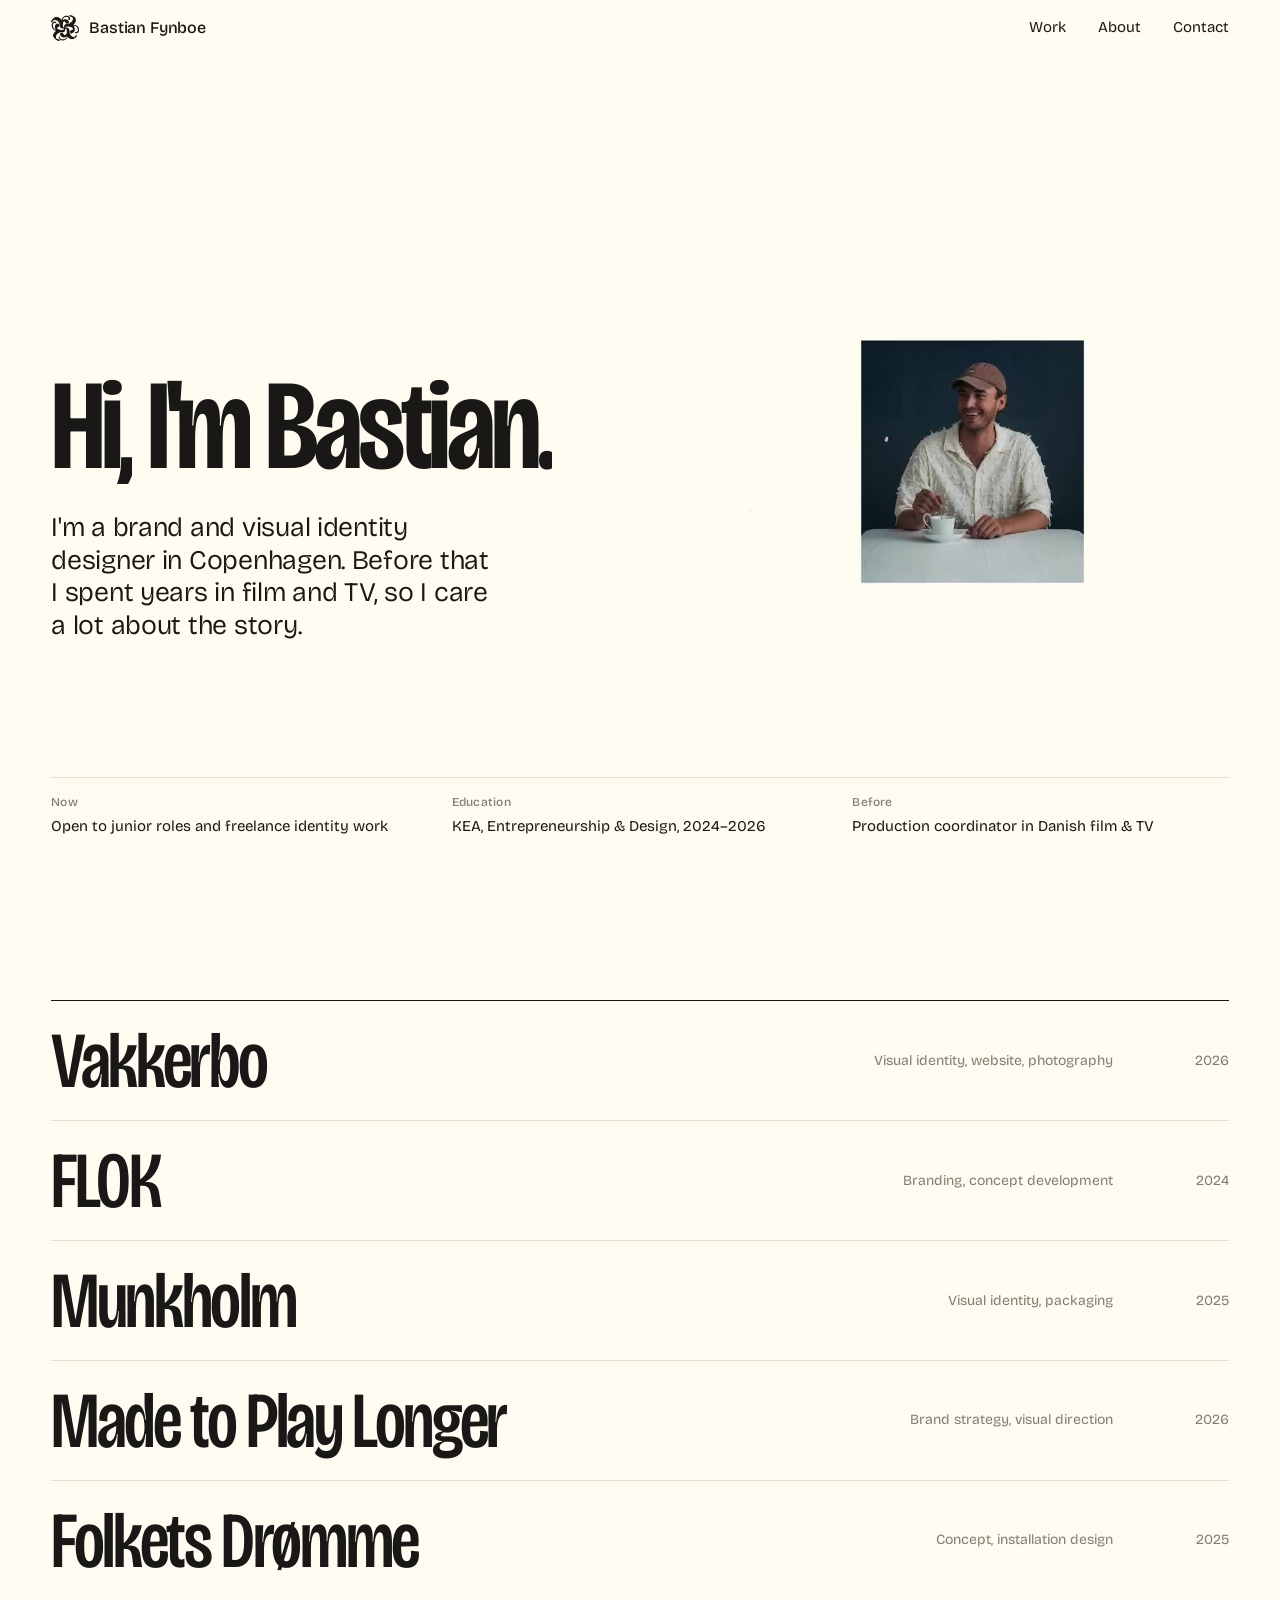
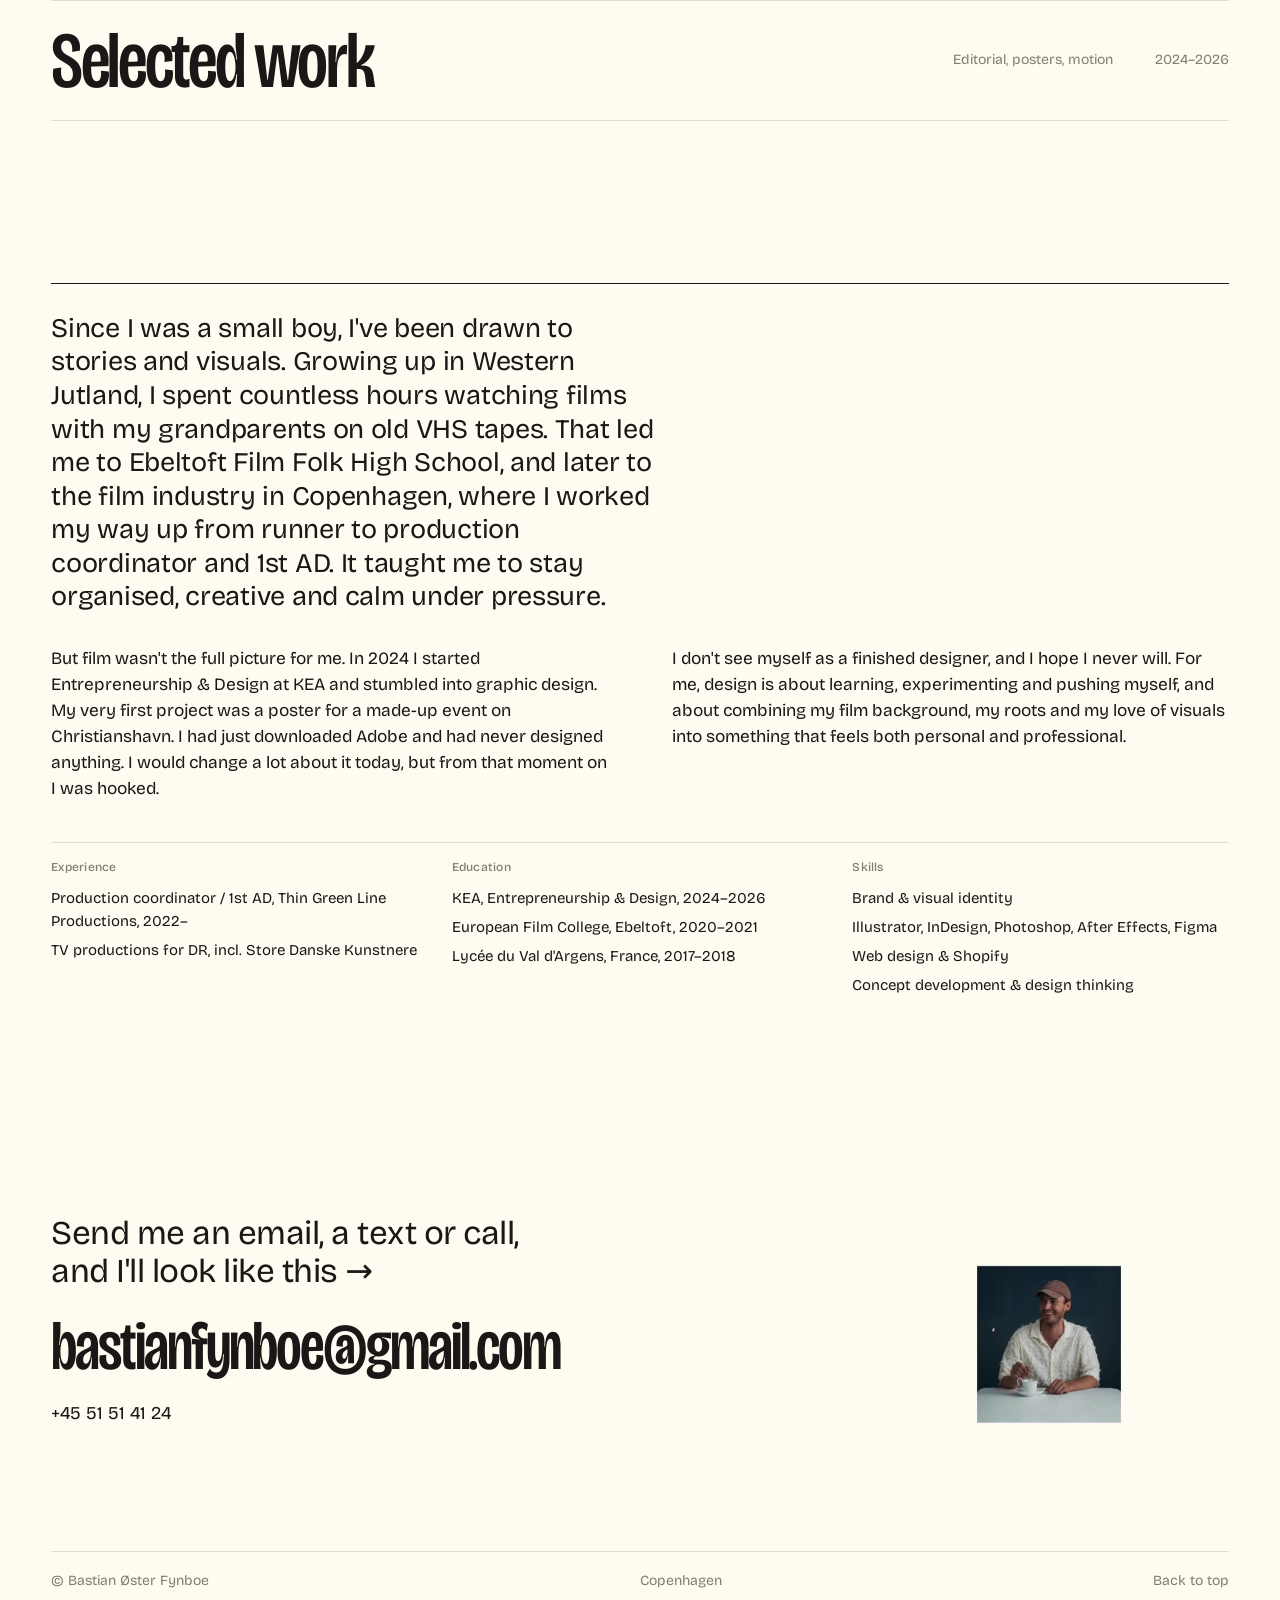
==== index.html @ aeb842fb "Commit (Animationer)" ====
<!doctype html>
<html lang="en">
<head>
<meta charset="utf-8">
<meta name="viewport" content="width=device-width, initial-scale=1">
<title>Bastian Fynboe — Brand & visual identity designer</title>
<meta name="description" content="Bastian Fynboe is a brand and visual identity designer based in Copenhagen.">
<meta name="theme-color" content="#fefcf0">
<meta property="og:title" content="Bastian Fynboe — Brand & visual identity designer">
<meta property="og:description" content="Bastian Fynboe is a brand and visual identity designer based in Copenhagen.">
<meta property="og:image" content="https://bastianfynboe.xyz/assets/img/mtpl-cover-2000.webp">
<link rel="canonical" href="https://bastianfynboe.xyz/">
<link rel="icon" href="/favicon.png" type="image/png">
<link rel="preload" href="/assets/fonts/bricolage-latin.woff2" as="font" type="font/woff2" crossorigin>
<link rel="stylesheet" href="/assets/site.css?v=c7854b94">
<script>document.documentElement.classList.add('js')</script>
</head>
<body class="home">
<a class="skip" href="#main">Skip to content</a>
<header class="top">
  <a class="brand" href="/" aria-label="Bastian Fynboe, home">
    <img class="brand-mark" src="/assets/deco/logo.webp" alt="" width="28" height="28">
    <span>Bastian Fynboe</span>
  </a>
  <nav>
    <a href="/#work">Work</a>
    <a href="/#about">About</a>
    <a href="/#contact">Contact</a>
  </nav>
</header>
<main id="main">

<section class="hero intro-seq">
  <div class="hero-text">
    <h1 class="hello"><span class="w"><span style="--i:0">Hi,</span></span> <span class="w"><span style="--i:1">I'm</span></span> <span class="w"><span style="--i:2">Bastian.</span></span></h1>
    <p class="hero-lead">I'm a brand and visual identity designer in Copenhagen. Before that I spent years in film and TV, so I care a lot about the story.</p>
  </div>
  <div class="hero-face"><video class="" src="/assets/video/portrait.mp4" poster="/assets/video/portrait.jpg" muted loop playsinline autoplay preload="metadata"></video></div>
  <div class="facts"><div class="fact"><span class="label">Now</span><span>Open to junior roles and freelance identity work</span></div><div class="fact"><span class="label">Education</span><span>KEA, Entrepreneurship &amp; Design, 2024–2026</span></div><div class="fact"><span class="label">Before</span><span>Production coordinator in Danish film &amp; TV</span></div></div>
</section>

<section class="work" id="work">
  <ol class="index">

    <li>
      <a class="row" href="/work/vakkerbo/" data-preview="/assets/img/vk-cover-1000.webp" data-ratio="1.8972">
        <span class="row-title" style="view-transition-name: t-vakkerbo">Vakkerbo<img class="deco row-spiral" src="/assets/deco/spiral-blue.webp" alt="" aria-hidden="true" loading="lazy"></span>
        <span class="row-kind">Visual identity, website, photography</span>
        <span class="row-year">2026</span>
        <span class="row-thumb"><img class="" src="/assets/img/vk-cover-2000.webp" srcset="/assets/img/vk-cover-1000.webp 1000w, /assets/img/vk-cover-2000.webp 2000w" sizes="(max-width: 800px) 100vw, 1px" width="1920" height="1012" alt="" decoding="async" loading="lazy"></span>
      </a>
    </li>
    <li>
      <a class="row" href="/work/flok/" data-preview="/assets/img/flok-cover-1000.webp" data-ratio="1.3333">
        <span class="row-title" style="view-transition-name: t-flok">FLOK<img class="deco row-spiral" src="/assets/deco/spiral-blue.webp" alt="" aria-hidden="true" loading="lazy"></span>
        <span class="row-kind">Branding, concept development</span>
        <span class="row-year">2024</span>
        <span class="row-thumb"><img class="" src="/assets/img/flok-cover-2000.webp" srcset="/assets/img/flok-cover-1000.webp 1000w, /assets/img/flok-cover-2000.webp 2000w" sizes="(max-width: 800px) 100vw, 1px" width="2000" height="1500" alt="" decoding="async" loading="lazy"></span>
      </a>
    </li>
    <li>
      <a class="row" href="/work/munkholm/" data-preview="/assets/img/mh-cover-1000.webp" data-ratio="1.5004">
        <span class="row-title" style="view-transition-name: t-munkholm">Munkholm<img class="deco row-spiral" src="/assets/deco/spiral-blue.webp" alt="" aria-hidden="true" loading="lazy"></span>
        <span class="row-kind">Visual identity, packaging</span>
        <span class="row-year">2025</span>
        <span class="row-thumb"><img class="" src="/assets/img/mh-cover-2000.webp" srcset="/assets/img/mh-cover-1000.webp 1000w, /assets/img/mh-cover-2000.webp 2000w" sizes="(max-width: 800px) 100vw, 1px" width="2000" height="1333" alt="" decoding="async" loading="lazy"></span>
      </a>
    </li>
    <li>
      <a class="row" href="/work/made-to-play-longer/" data-preview="/assets/img/mtpl-tags-1000.webp" data-ratio="1.0000">
        <span class="row-title" style="view-transition-name: t-madetoplaylonger">Made to Play Longer<img class="deco row-spiral" src="/assets/deco/spiral-blue.webp" alt="" aria-hidden="true" loading="lazy"></span>
        <span class="row-kind">Brand strategy, visual direction</span>
        <span class="row-year">2026</span>
        <span class="row-thumb"><img class="" src="/assets/img/mtpl-tags-2000.webp" srcset="/assets/img/mtpl-tags-1000.webp 1000w, /assets/img/mtpl-tags-2000.webp 2000w" sizes="(max-width: 800px) 100vw, 1px" width="2000" height="2000" alt="" decoding="async" loading="lazy"></span>
      </a>
    </li>
    <li>
      <a class="row" href="/work/folkets-droemme/" data-preview="/assets/img/fd-tree-1000.webp" data-ratio="1.2747">
        <span class="row-title" style="view-transition-name: t-folketsdroemme">Folkets Drømme<img class="deco row-spiral" src="/assets/deco/spiral-blue.webp" alt="" aria-hidden="true" loading="lazy"></span>
        <span class="row-kind">Concept, installation design</span>
        <span class="row-year">2025</span>
        <span class="row-thumb"><img class="" src="/assets/img/fd-tree-2000.webp" srcset="/assets/img/fd-tree-1000.webp 1000w, /assets/img/fd-tree-2000.webp 2000w" sizes="(max-width: 800px) 100vw, 1px" width="2000" height="1569" alt="" decoding="async" loading="lazy"></span>
      </a>
    </li>
    <li>
      <a class="row" href="/work/selected-work/" data-preview="/assets/img/sel-loop-1-1000.webp" data-ratio="1.5004">
        <span class="row-title" style="view-transition-name: t-selectedwork">Selected work<img class="deco row-spiral" src="/assets/deco/spiral-blue.webp" alt="" aria-hidden="true" loading="lazy"></span>
        <span class="row-kind">Editorial, posters, motion</span>
        <span class="row-year">2024–2026</span>
        <span class="row-thumb"><img class="" src="/assets/img/sel-loop-1-2000.webp" srcset="/assets/img/sel-loop-1-1000.webp 1000w, /assets/img/sel-loop-1-2000.webp 2000w" sizes="(max-width: 800px) 100vw, 1px" width="2000" height="1333" alt="" decoding="async" loading="lazy"></span>
      </a>
    </li>
  </ol>
</section>

<section class="about" id="about">
  <div class="about-body"><p >Since I was a small boy, I've been drawn to stories and visuals. Growing up in Western Jutland, I spent countless hours watching films with my grandparents on old VHS tapes. That led me to Ebeltoft Film Folk High School, and later to the film industry in Copenhagen, where I worked my way up from runner to production coordinator and 1st AD. It taught me to stay organised, creative and calm under pressure.</p><p >But film wasn't the full picture for me. In 2024 I started Entrepreneurship &amp; Design at KEA and stumbled into graphic design. My very first project was a poster for a made-up event on Christianshavn. I had just downloaded Adobe and had never designed anything. I would change a lot about it today, but from that moment on I was hooked.</p><p >I don't see myself as a finished designer, and I hope I never will. For me, design is about learning, experimenting and pushing myself, and about combining my film background, my roots and my love of visuals into something that feels both personal and professional.</p></div>
  <div class="about-lists"><div class="about-list"><span class="label">Experience</span><ul><li>Production coordinator / 1st AD, Thin Green Line Productions, 2022–</li><li>TV productions for DR, incl. Store Danske Kunstnere</li></ul></div><div class="about-list"><span class="label">Education</span><ul><li>KEA, Entrepreneurship &amp; Design, 2024–2026</li><li>European Film College, Ebeltoft, 2020–2021</li><li>Lycée du Val d'Argens, France, 2017–2018</li></ul></div><div class="about-list"><span class="label">Skills</span><ul><li>Brand &amp; visual identity</li><li>Illustrator, InDesign, Photoshop, After Effects, Figma</li><li>Web design &amp; Shopify</li><li>Concept development &amp; design thinking</li></ul></div></div>
</section>

<section class="contact" id="contact">
  <div class="contact-text">
    <p class="contact-line">Send me an email, a text or call, and I'll look like this&nbsp;→</p>
    <a class="contact-mail" href="mailto:bastianfynboe@gmail.com">bastianfynboe@gmail.com</a>
    <a class="contact-phone" href="tel:+4551514124">+45 51 51 41 24</a>
  </div>
  <div class="contact-face"><video class="" src="/assets/video/portrait.mp4" poster="/assets/video/portrait.jpg" muted loop playsinline autoplay preload="metadata"></video></div>
</section>
</main>
<footer class="foot">
  <span>© Bastian Øster Fynboe</span>
  <span>Copenhagen</span>
  <a href="#main">Back to top</a>
</footer>
<div class="preview" aria-hidden="true"></div>
<script src="/assets/site.js?v=221a076b" defer></script>
</body>
</html>
---- assets/site.css ----
/* Bastian Fynboe — portfolio v2 */
@font-face {
  font-family: "Bricolage Grotesque";
  font-style: normal; font-display: swap;
  font-weight: 200 800; font-stretch: 75% 100%;
  src: url(/assets/fonts/bricolage-latin.woff2) format("woff2-variations");
  unicode-range: U+0000-00FF,U+0131,U+0152-0153,U+02BB-02BC,U+02C6,U+02DA,U+02DC,U+0304,U+0308,U+0329,U+2000-206F,U+20AC,U+2122,U+2191,U+2193,U+2212,U+2215,U+FEFF,U+FFFD;
}
@font-face {
  font-family: "Bricolage Grotesque";
  font-style: normal; font-display: swap;
  font-weight: 200 800; font-stretch: 75% 100%;
  src: url(/assets/fonts/bricolage-latin-ext.woff2) format("woff2-variations");
  unicode-range: U+0100-02BA,U+02BD-02C5,U+02C7-02CC,U+02CE-02D7,U+02DD-02FF,U+0304,U+0308,U+0329,U+1D00-1DBF,U+1E00-1E9F,U+1EF2-1EFF,U+2020,U+20A0-20AB,U+20AD-20C0,U+2113,U+2C60-2C7F,U+A720-A7FF;
}
:root {
  --paper: #fefcf0;
  --ink: #1a1816;
  --mute: #827c72;
  --line: #e4ded0;
  --blue: #9eb2d6;
  --pink: #e9a9c6;
  --pad: clamp(20px, 4vw, 56px);
  --font: "Bricolage Grotesque", system-ui, -apple-system, sans-serif;
  --ease: cubic-bezier(0.23, 1, 0.32, 1);
  --ease-io: cubic-bezier(0.77, 0, 0.175, 1);
  --spring: cubic-bezier(.34, 1.56, .64, 1);
}

*, *::before, *::after { box-sizing: border-box; }
html { -webkit-text-size-adjust: 100%; scroll-behavior: smooth; overflow-x: clip; }
body {
  margin: 0;
  background: var(--paper);
  color: var(--ink);
  font: 400 16px/1.55 var(--font);
  font-variation-settings: "opsz" 14;
  -webkit-font-smoothing: antialiased;
  overflow-x: clip;
}
img, video { display: block; max-width: 100%; height: auto; }
a { color: inherit; text-decoration: none; }
::selection { background: var(--blue); color: var(--ink); }

.skip { position: absolute; left: -9999px; }
.skip:focus { left: var(--pad); top: 12px; z-index: 50; background: var(--ink); color: var(--paper); padding: 8px 12px; }
:focus-visible { outline: 2px solid var(--blue); outline-offset: 4px; border-radius: 2px; }

.label {
  display: block;
  font-size: 12px; line-height: 1.4; font-weight: 500;
  letter-spacing: .02em;
  color: var(--mute);
}
.num { font-variant-numeric: tabular-nums; }

/* Decorations from Bastian's own drawings */
.deco { position: absolute; pointer-events: none; user-select: none; z-index: 0; will-change: transform; }

/* Underline that draws in from the left */
.top nav a, .foot a, .contact-phone, .case-meta a, .back {
  background: linear-gradient(currentColor, currentColor) 0 100% / 0 1px no-repeat;
  transition: background-size .5s var(--ease);
}
.top nav a:hover, .foot a:hover, .contact-phone:hover, .case-meta a:hover, .back:hover { background-size: 100% 1px; }

/* Header */
.top {
  position: sticky; top: 0; z-index: 30;
  display: flex; justify-content: space-between; align-items: center;
  padding: 14px var(--pad);
  background: color-mix(in srgb, var(--paper) 86%, transparent);
  backdrop-filter: blur(12px);
  -webkit-backdrop-filter: blur(12px);
}
.brand { display: inline-flex; align-items: center; gap: 10px; font-weight: 500; font-size: 16px; letter-spacing: -.01em; }
.brand-mark { width: 28px; height: 28px; object-fit: contain; rotate: var(--spin, 0deg); transition: scale .3s var(--spring); }
.brand:hover .brand-mark { scale: 1.15; }
.top nav { display: flex; gap: clamp(16px, 2.5vw, 32px); font-size: 15px; }

main { padding: 0 var(--pad); overflow-x: hidden; overflow-x: clip; }
section, header, figure, .case-body > * { position: relative; }

/* Hero */
.hero {
  display: grid;
  grid-template-columns: minmax(0, 1fr) minmax(0, 1fr);
  align-items: end;
  column-gap: clamp(24px, 5vw, 80px);
  min-height: calc(100svh - 64px);
  padding: clamp(40px, 8vh, 96px) 0 clamp(32px, 6vh, 64px);
}
.hero-text, .hero-face, .facts { position: relative; z-index: 1; }
.hello {
  margin: 14px 0 0;
  font-size: clamp(56px, 10vw, 168px);
  line-height: .9;
  font-weight: 600;
  font-variation-settings: "opsz" 96, "wdth" 78;
  letter-spacing: -.035em;
}
.hero-lead {
  margin: clamp(20px, 3vh, 32px) 0 0;
  max-width: 26ch;
  font-size: clamp(20px, 2.1vw, 30px);
  line-height: 1.22;
  font-weight: 350;
  font-variation-settings: "opsz" 32;
  letter-spacing: -.01em;
}
.hero-face { justify-self: end; width: min(100%, 640px); margin-right: -4%; }
.hero-face video, .contact-face video { width: 100%; aspect-ratio: 900 / 700; mix-blend-mode: multiply; }
.hero-dots { top: 0; right: -16%; width: min(40vw, 620px); opacity: .5; }
.hero-flower { left: -9%; bottom: -14%; width: min(26vw, 380px); opacity: .45; }

.facts {
  grid-column: 1 / -1;
  display: grid; grid-template-columns: repeat(3, 1fr); gap: 24px;
  margin-top: clamp(32px, 6vh, 72px); padding-top: 16px;
  border-top: 1px solid var(--line);
}
.fact { display: flex; flex-direction: column; gap: 4px; font-size: 15px; }

/* Work index */
.work { padding-top: clamp(64px, 12vh, 140px); }
.index { border-top: 1px solid var(--ink); }
.index { list-style: none; margin: 0; padding: 0; }
.index li { border-bottom: 1px solid var(--line); }
.row {
  position: relative;
  display: grid;
  grid-template-columns: minmax(0, 1fr) auto 9ch;
  align-items: center;
  column-gap: clamp(12px, 2vw, 28px);
  padding: clamp(14px, 2.2vh, 22px) 0;
}
.row-kind, .row-year { font-size: 14px; color: var(--mute); }
.row-year { text-align: right; }
.row-title {
  position: relative;
  font-size: clamp(36px, 6.2vw, 104px);
  line-height: 1;
  font-weight: 500;
  font-variation-settings: "opsz" 96, "wdth" 80;
  letter-spacing: -.03em;
  transition: transform .3s var(--ease), opacity .25s ease;
}
.row-spiral {
  top: 50%; left: 100%;
  width: .62em; margin-left: .12em;
  opacity: 0;
  transform: translateY(-50%) scale(.6) rotate(-90deg);
  transition: transform .4s var(--spring), opacity .2s ease;
}
.row-thumb { display: none; }
@media (hover: hover) {
  .index:hover .row-title { opacity: .28; }
  .index .row:hover .row-title { opacity: 1; transform: translateX(.18em); }
  .row:hover .row-spiral { opacity: 1; transform: translateY(-50%) scale(1) rotate(0deg); }
}

/* Floating preview that follows the cursor on the index */
.preview {
  position: fixed; left: 0; top: 0; z-index: 25;
  width: min(30vw, 440px); aspect-ratio: var(--ratio, 1.333);
  background: center / contain no-repeat;
  pointer-events: none;
  opacity: 0;
  transform: translate3d(-50%, -50%, 0) scale(.85);
  transition: opacity .2s ease;
  border-radius: 2px;
  box-shadow: 0 20px 60px -20px rgba(26, 24, 22, .35);
}
.preview.on { opacity: 1; }

/* About */
.about {
  display: grid; grid-template-columns: 1fr 1fr; gap: 0 clamp(24px, 5vw, 80px);
  margin-top: clamp(120px, 18vh, 200px); padding-top: 28px; border-top: 1px solid var(--ink);
}
.about > .label { grid-column: 1 / -1; padding-bottom: 12px; margin-bottom: 28px; border-bottom: 1px solid var(--ink); }
.about-body { grid-column: 1 / -1; columns: 2; column-gap: clamp(24px, 5vw, 80px); position: relative; z-index: 1; }
.about-body p { margin: 0 0 1em; font-size: clamp(17px, 1.35vw, 20px); line-height: 1.5; break-inside: avoid; }
.about-body p:first-child { font-size: clamp(22px, 2.1vw, 30px); line-height: 1.25; font-weight: 400; letter-spacing: -.01em; column-span: all; max-width: 34ch; margin-bottom: 1.2em; }
.about-ring { right: 4%; top: 22%; width: min(26vw, 340px); opacity: .55; }
.about-lists { grid-column: 1 / -1; display: grid; grid-template-columns: repeat(3, 1fr); gap: 24px; margin-top: 40px; padding-top: 16px; border-top: 1px solid var(--line); position: relative; z-index: 1; }
.about-list ul { list-style: none; margin: 8px 0 0; padding: 0; font-size: 15px; }
.about-list li { padding: 3px 0; }

/* Contact */
.contact {
  display: grid; grid-template-columns: minmax(0, 1.3fr) minmax(0, .7fr);
  align-items: center; gap: clamp(24px, 5vw, 80px);
  padding: clamp(120px, 20vh, 220px) 0 clamp(64px, 10vh, 120px);
}
.contact-text { position: relative; z-index: 1; }
.contact-line { margin: 0 0 22px; max-width: 22ch; font-size: clamp(24px, 2.6vw, 38px); line-height: 1.15; letter-spacing: -.015em; }
.contact-mail {
  display: inline-block;
  font-size: clamp(30px, 5.4vw, 88px);
  line-height: 1;
  font-weight: 500;
  font-variation-settings: "opsz" 96, "wdth" 78;
  letter-spacing: -.03em;
  overflow-wrap: anywhere;
  background: linear-gradient(var(--blue), var(--blue)) 0 92% / 0 .14em no-repeat;
  transition: background-size .7s var(--ease);
}
.contact-mail:hover { background-size: 100% .14em; }
.contact-phone { display: table; margin-top: 18px; font-size: 18px; }
.contact-face { width: min(100%, 360px); justify-self: end; position: relative; z-index: 1; }
.contact-spiral { left: 46%; top: 24%; width: 120px; opacity: .9; }

/* Footer */
.foot {
  display: flex; gap: 24px; justify-content: space-between; flex-wrap: wrap;
  margin: 0 var(--pad); padding: 18px 0 28px; border-top: 1px solid var(--line);
  font-size: 14px; color: var(--mute);
}

/* Case pages */
.case-head { padding: clamp(40px, 8vh, 96px) 0 clamp(36px, 6vh, 64px); }
.case-head > *:not(.deco) { position: relative; z-index: 1; }
.case-dots { right: -6%; top: -4%; width: min(44vw, 640px); opacity: .45; }
.back { display: inline-block; margin-bottom: clamp(32px, 6vh, 64px); font-size: 15px; }
.case-title {
  margin: 10px 0 0;
  font-size: clamp(56px, 11vw, 184px);
  line-height: .88;
  font-weight: 600;
  font-variation-settings: "opsz" 96, "wdth" 78;
  letter-spacing: -.04em;
}
.case-lead { max-width: 30ch; margin: 28px 0 0; font-size: clamp(21px, 2.2vw, 32px); line-height: 1.22; font-weight: 350; letter-spacing: -.01em; }
.case-meta {
  display: grid; grid-template-columns: repeat(4, 1fr); gap: 24px;
  margin-top: clamp(36px, 6vh, 64px); padding-top: 16px; border-top: 1px solid var(--ink);
  font-size: 15px;
}
.case-meta > div { display: flex; flex-direction: column; gap: 4px; }
.case-cover { margin: 0 calc(var(--pad) * -1); }
.case-cover .cover-media { width: 100%; height: auto; }
.case-body { padding-top: clamp(56px, 10vh, 120px); }

.text-block {
  display: grid; grid-template-columns: 1fr 1fr; gap: 12px clamp(24px, 5vw, 80px);
  margin: 0 0 clamp(72px, 12vh, 140px);
}
.text-block p { margin: 0; max-width: 52ch; font-size: clamp(17px, 1.3vw, 20px); line-height: 1.55; }
.text-block .label { padding-top: 5px; font-size: 14px; color: var(--ink); }

.fig { margin: 0 0 clamp(48px, 8vh, 104px); }
.row-fig { display: flex; gap: clamp(8px, 1.4vw, 20px); align-items: flex-start; }
.fig .cell { min-width: 0; }
.fig .cell img, .fig .cell video, .fig--full img { width: 100%; height: auto; }
.fig--solo .row-fig { max-width: 720px; margin: 0 auto; }
.fig--solo figcaption { text-align: center; margin-left: auto; margin-right: auto; }
figcaption { margin-top: 10px; font-size: 14px; color: var(--mute); max-width: 60ch; }

.next { display: block; margin-top: clamp(40px, 8vh, 96px); padding-top: 18px; border-top: 1px solid var(--ink); }
.next-title {
  position: relative; display: inline-block; margin-top: 8px;
  font-size: clamp(44px, 8vw, 132px); line-height: .95; font-weight: 600;
  font-variation-settings: "opsz" 96, "wdth" 78; letter-spacing: -.035em;
}
.next-spiral { top: 50%; left: 100%; width: .6em; margin-left: .15em; transform: translateY(-50%) rotate(0deg); transition: transform .6s var(--spring); }
.next:hover .next-spiral { transform: translateY(-50%) rotate(200deg) scale(1.08); }

/* Page-to-page: the project title travels from the list into the case page */
@view-transition { navigation: auto; }
::view-transition-old(root), ::view-transition-new(root) { animation-duration: .35s; animation-timing-function: var(--ease); }
::view-transition-group(*) { animation-duration: .55s; animation-timing-function: var(--ease-io); }

/* One orchestrated entrance, on load only */
@keyframes rise { from { opacity: 0; transform: translateY(24px); } }
@keyframes fade { from { opacity: 0; } }
@keyframes word { from { transform: translateY(105%); } }
@keyframes settle { from { opacity: 0; transform: scale(.96); } }
.hello .w { display: inline-block; overflow: hidden; vertical-align: top; padding-bottom: .06em; margin-bottom: -.06em; }
.hello .w > span { display: inline-block; animation: word .9s var(--ease) both; animation-delay: calc(var(--i) * 90ms); }
.intro-seq .hero-lead { animation: rise .8s var(--ease) .28s both; }
.intro-seq .hero-face { animation: settle 1.1s var(--ease) .15s both; transform-origin: 60% 60%; }
.intro-seq .facts { animation: fade .8s ease .5s both; }
.intro-seq .case-title { animation: rise .8s var(--ease) both; }
.intro-seq .case-lead { animation: rise .8s var(--ease) .1s both; }
.intro-seq .case-meta { animation: fade .8s ease .25s both; }

/* Images wipe in from the bottom as they enter the viewport, once */
.js .reveal-img .row-fig, .js .reveal-img > img { clip-path: inset(0 0 100% 0); transition: clip-path 1.1s var(--ease-io); }
.js .reveal-img img, .js .reveal-img video { transform: scale(1.06); transition: transform 1.4s var(--ease); }
.js .reveal-img.in .row-fig, .js .reveal-img.in > img { clip-path: inset(0 0 0 0); }
.js .reveal-img.in img, .js .reveal-img.in video { transform: none; }
.js .reveal-img figcaption { opacity: 0; transition: opacity .6s ease .5s; }
.js .reveal-img.in figcaption { opacity: 1; }
.case-cover { overflow: hidden; }
.intro-seq ~ .case-cover .cover-media, .case-cover .cover-media { animation: settle 1.2s var(--ease) .1s both; }


@media (prefers-reduced-motion: reduce) {
  html { scroll-behavior: auto; }
  .intro-seq *, .intro-seq .deco, .hello .w > span, .case-cover .cover-media { animation: none !important; }
  .js .reveal-img .row-fig, .js .reveal-img > img { clip-path: none; transition: none; }
  .js .reveal-img img, .js .reveal-img video { transform: none; transition: none; }
  .js .reveal-img figcaption { opacity: 1; }
  ::view-transition-group(*), ::view-transition-old(root), ::view-transition-new(root) { animation: none !important; }
  .row-title, .row-spiral, .brand-mark, .next-spiral, .preview { transition: none; }
}

/* Small screens */
@media (max-width: 800px) {
  .top { padding-top: 12px; padding-bottom: 12px; }
  .brand span { font-size: 15px; }
  .top nav { font-size: 14px; gap: 14px; }
  .hero { grid-template-columns: 1fr; min-height: 0; padding-top: 32px; }
  .hero-face { justify-self: center; width: 108%; margin: 20px 0 0; }
  .hero-dots { width: 90vw; top: 30%; right: -20%; }
  .hero-flower { width: 52vw; bottom: auto; top: 6%; left: auto; right: -14%; opacity: .5; }
  .facts, .about-lists, .case-meta { grid-template-columns: 1fr; gap: 16px; }
  .row { grid-template-columns: minmax(0, 1fr) auto; row-gap: 6px; }
  .row-kind { grid-column: 1; grid-row: 2; }
  .row-year { grid-column: 2; grid-row: 1; }
  .row-thumb { display: block; grid-column: 1 / -1; grid-row: 3; margin-top: 10px; }
  .row-thumb img { width: 100%; height: auto; }
  .row-spiral { display: none; }
  .about { grid-template-columns: 1fr; }
  .about-body { columns: 1; }
  .about-ring { width: 50vw; top: 6%; right: -12%; }
  .contact { grid-template-columns: 1fr; }
  .contact-face { justify-self: center; width: 100%; }
  .contact-spiral { left: auto; right: 6%; top: 18%; width: 80px; }
  .text-block { grid-template-columns: 1fr; gap: 8px; }
  .case-dots { width: 90vw; right: -30%; }
}
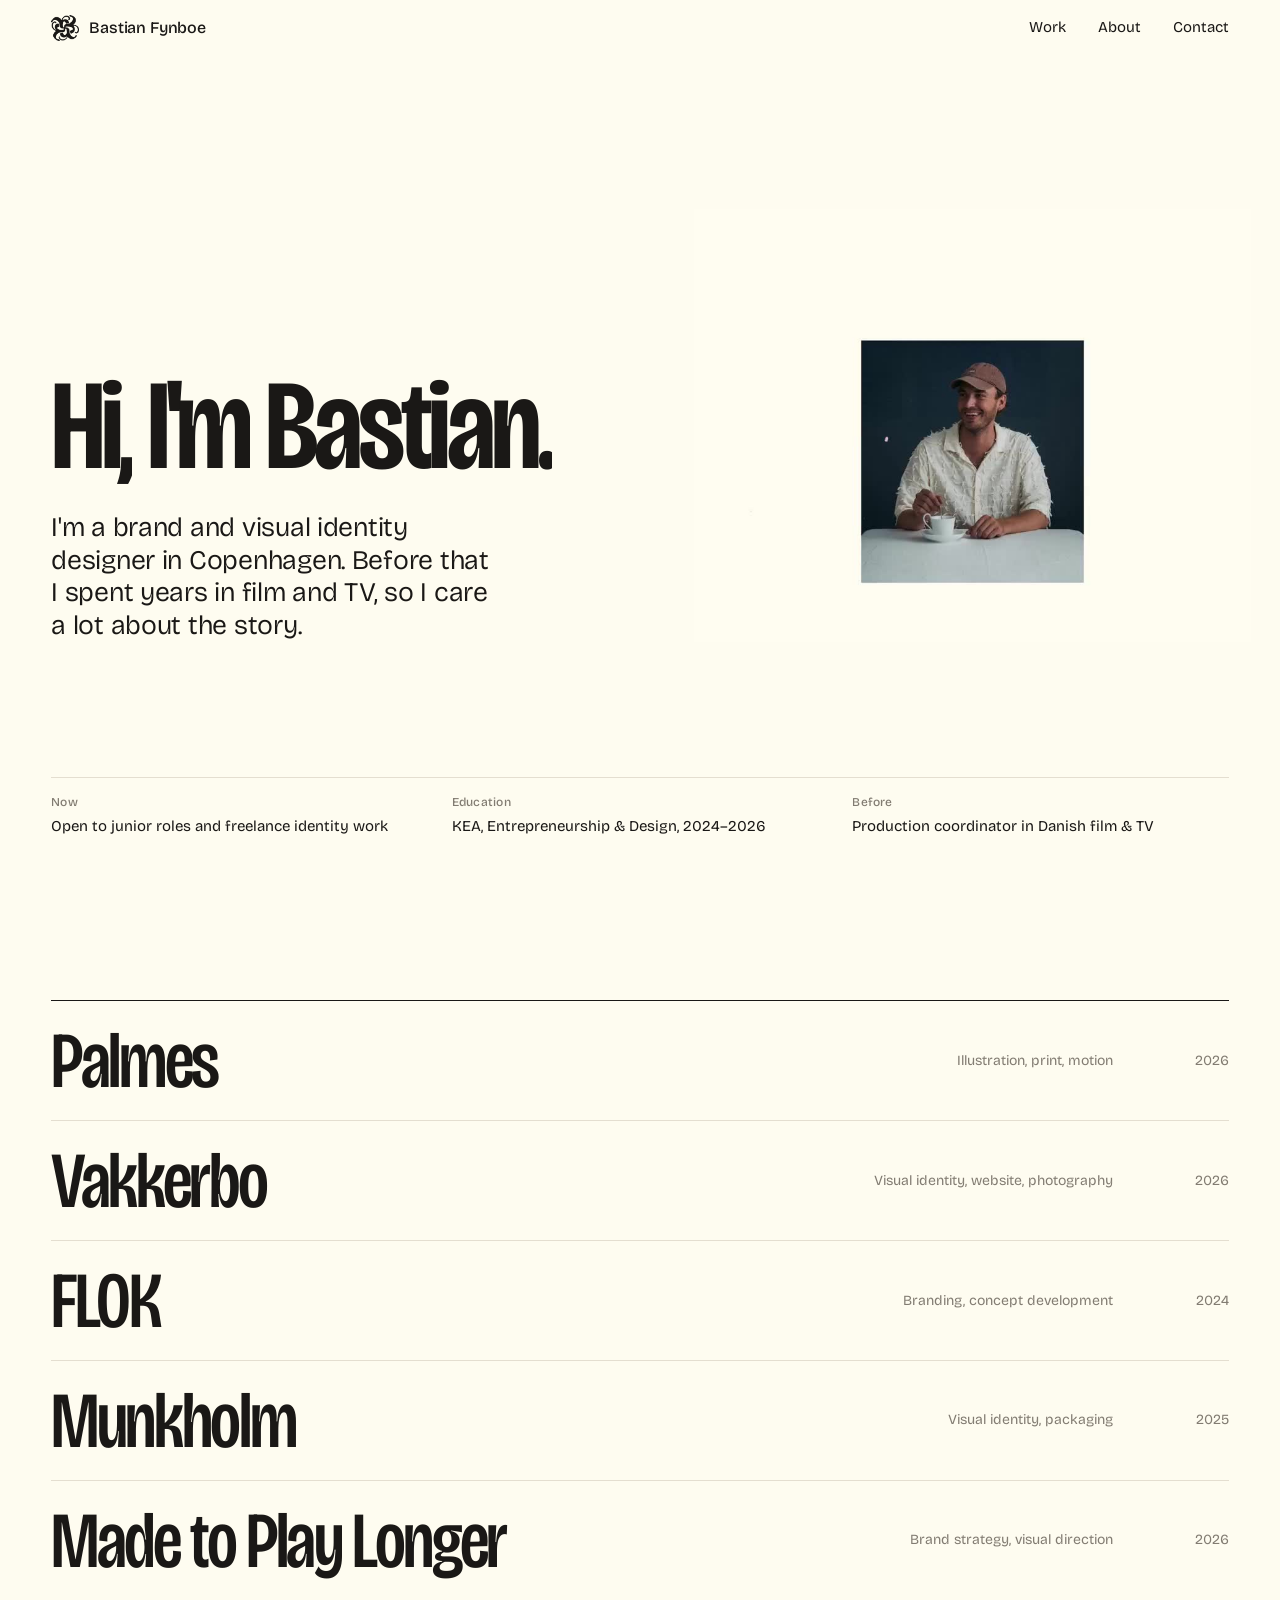
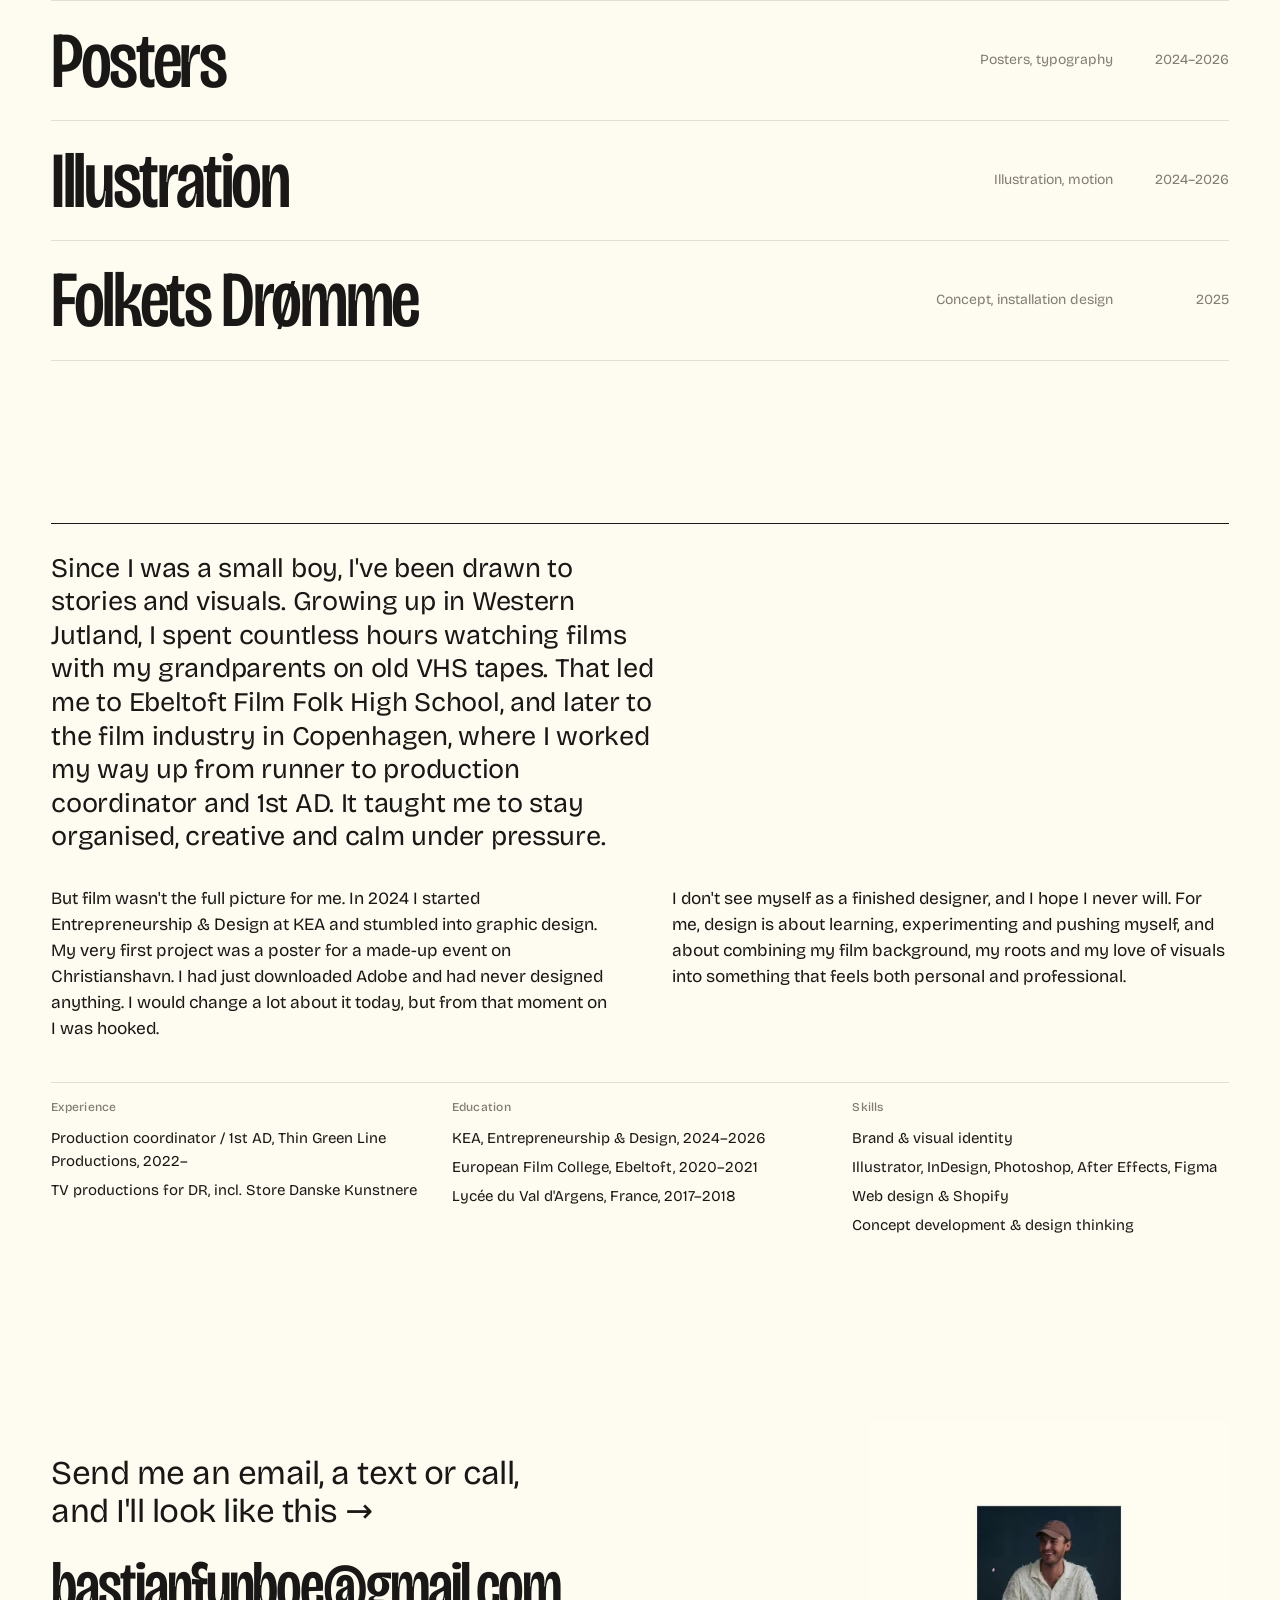
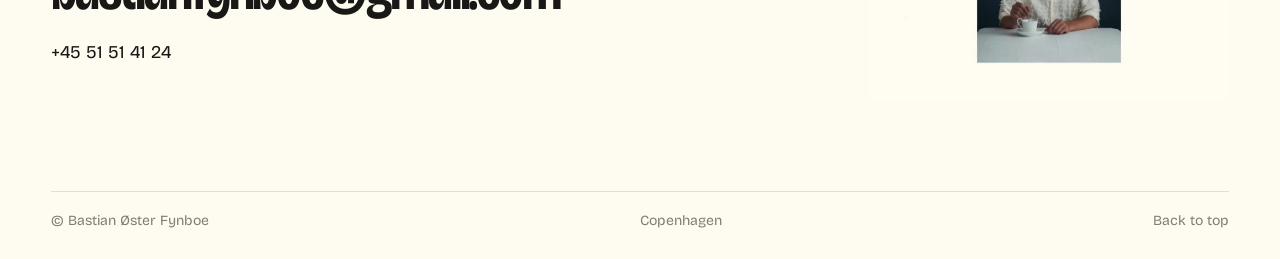
==== commit f07815e2: "Commit (Palmes og nye projekter)" ====
--- a/index.html
+++ b/index.html
@@ -12,7 +12,7 @@
 <link rel="canonical" href="https://bastianfynboe.xyz/">
 <link rel="icon" href="/favicon.png" type="image/png">
 <link rel="preload" href="/assets/fonts/bricolage-latin.woff2" as="font" type="font/woff2" crossorigin>
-<link rel="stylesheet" href="/assets/site.css?v=c7854b94">
+<link rel="stylesheet" href="/assets/site.css?v=a3a387ab">
 <script>document.documentElement.classList.add('js')</script>
 </head>
 <body class="home">
@@ -42,6 +42,14 @@
 <section class="work" id="work">
   <ol class="index">
 
+    <li>
+      <a class="row" href="/work/palmes/" data-preview="/assets/img/pa-postcards-1000.webp" data-ratio="1.2500">
+        <span class="row-title" style="view-transition-name: t-palmes">Palmes<img class="deco row-spiral" src="/assets/deco/spiral-blue.webp" alt="" aria-hidden="true" loading="lazy"></span>
+        <span class="row-kind">Illustration, print, motion</span>
+        <span class="row-year">2026</span>
+        <span class="row-thumb"><img class="" src="/assets/img/pa-postcards-2000.webp" srcset="/assets/img/pa-postcards-1000.webp 1000w, /assets/img/pa-postcards-2000.webp 2000w" sizes="(max-width: 800px) 100vw, 1px" width="2000" height="1600" alt="" decoding="async" loading="lazy"></span>
+      </a>
+    </li>
     <li>
       <a class="row" href="/work/vakkerbo/" data-preview="/assets/img/vk-cover-1000.webp" data-ratio="1.8972">
         <span class="row-title" style="view-transition-name: t-vakkerbo">Vakkerbo<img class="deco row-spiral" src="/assets/deco/spiral-blue.webp" alt="" aria-hidden="true" loading="lazy"></span>
@@ -75,19 +83,27 @@
       </a>
     </li>
     <li>
+      <a class="row" href="/work/posters/" data-preview="/assets/img/po-festen-1000.webp" data-ratio="0.7087">
+        <span class="row-title" style="view-transition-name: t-posters">Posters<img class="deco row-spiral" src="/assets/deco/spiral-blue.webp" alt="" aria-hidden="true" loading="lazy"></span>
+        <span class="row-kind">Posters, typography</span>
+        <span class="row-year">2024–2026</span>
+        <span class="row-thumb"><img class="" src="/assets/img/po-festen-2000.webp" srcset="/assets/img/po-festen-1000.webp 1000w, /assets/img/po-festen-2000.webp 2000w" sizes="(max-width: 800px) 100vw, 1px" width="2000" height="2822" alt="" decoding="async" loading="lazy"></span>
+      </a>
+    </li>
+    <li>
+      <a class="row" href="/work/illustration/" data-preview="/assets/img/il-seal-1000.webp" data-ratio="1.0000">
+        <span class="row-title" style="view-transition-name: t-illustration">Illustration<img class="deco row-spiral" src="/assets/deco/spiral-blue.webp" alt="" aria-hidden="true" loading="lazy"></span>
+        <span class="row-kind">Illustration, motion</span>
+        <span class="row-year">2024–2026</span>
+        <span class="row-thumb"><img class="" src="/assets/img/il-seal-2000.webp" srcset="/assets/img/il-seal-1000.webp 1000w, /assets/img/il-seal-2000.webp 2000w" sizes="(max-width: 800px) 100vw, 1px" width="2000" height="2000" alt="" decoding="async" loading="lazy"></span>
+      </a>
+    </li>
+    <li>
       <a class="row" href="/work/folkets-droemme/" data-preview="/assets/img/fd-tree-1000.webp" data-ratio="1.2747">
         <span class="row-title" style="view-transition-name: t-folketsdroemme">Folkets Drømme<img class="deco row-spiral" src="/assets/deco/spiral-blue.webp" alt="" aria-hidden="true" loading="lazy"></span>
         <span class="row-kind">Concept, installation design</span>
         <span class="row-year">2025</span>
         <span class="row-thumb"><img class="" src="/assets/img/fd-tree-2000.webp" srcset="/assets/img/fd-tree-1000.webp 1000w, /assets/img/fd-tree-2000.webp 2000w" sizes="(max-width: 800px) 100vw, 1px" width="2000" height="1569" alt="" decoding="async" loading="lazy"></span>
-      </a>
-    </li>
-    <li>
-      <a class="row" href="/work/selected-work/" data-preview="/assets/img/sel-loop-1-1000.webp" data-ratio="1.5004">
-        <span class="row-title" style="view-transition-name: t-selectedwork">Selected work<img class="deco row-spiral" src="/assets/deco/spiral-blue.webp" alt="" aria-hidden="true" loading="lazy"></span>
-        <span class="row-kind">Editorial, posters, motion</span>
-        <span class="row-year">2024–2026</span>
-        <span class="row-thumb"><img class="" src="/assets/img/sel-loop-1-2000.webp" srcset="/assets/img/sel-loop-1-1000.webp 1000w, /assets/img/sel-loop-1-2000.webp 2000w" sizes="(max-width: 800px) 100vw, 1px" width="2000" height="1333" alt="" decoding="async" loading="lazy"></span>
       </a>
     </li>
   </ol>
--- a/assets/site.css
+++ b/assets/site.css
@@ -254,6 +254,7 @@
 .fig .cell { min-width: 0; }
 .fig .cell img, .fig .cell video, .fig--full img { width: 100%; height: auto; }
 .fig--solo .row-fig { max-width: 720px; margin: 0 auto; }
+.fig--solo.tall .row-fig { max-width: 420px; }
 .fig--solo figcaption { text-align: center; margin-left: auto; margin-right: auto; }
 figcaption { margin-top: 10px; font-size: 14px; color: var(--mute); max-width: 60ch; }
 
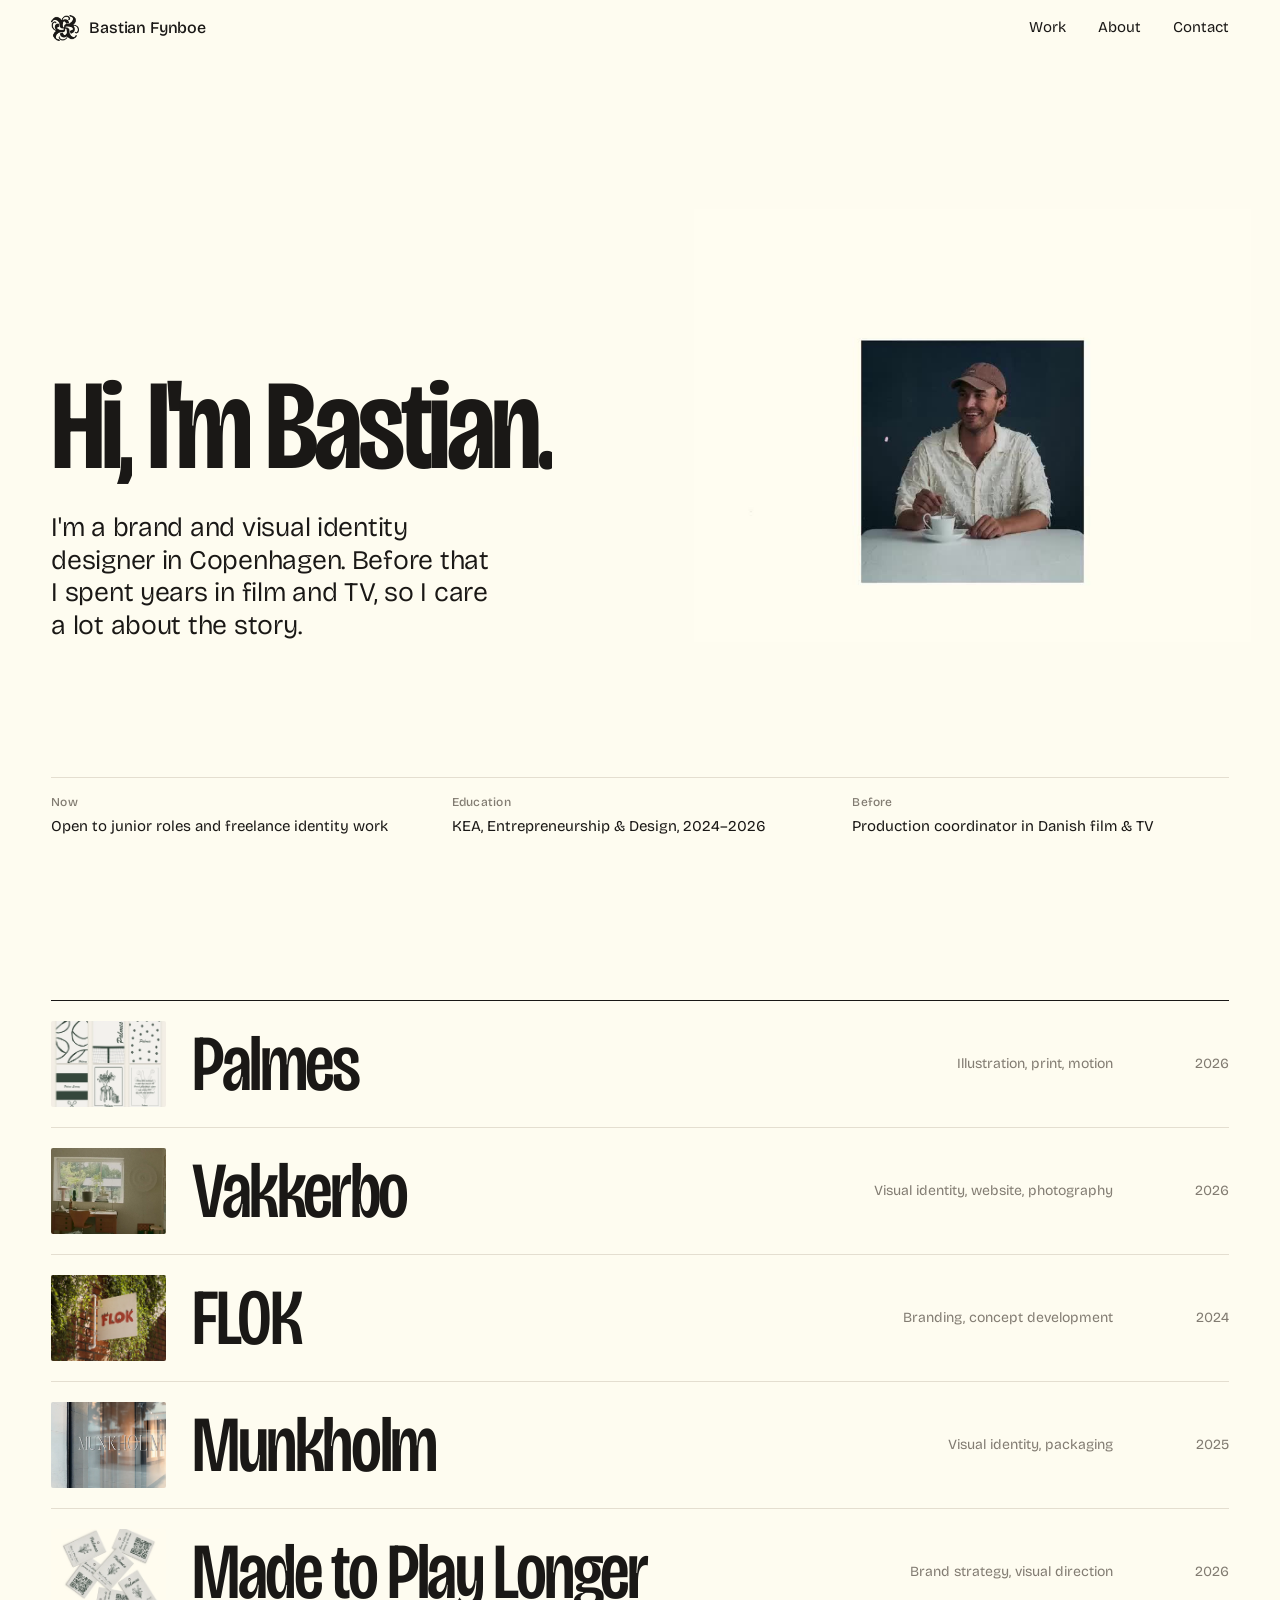
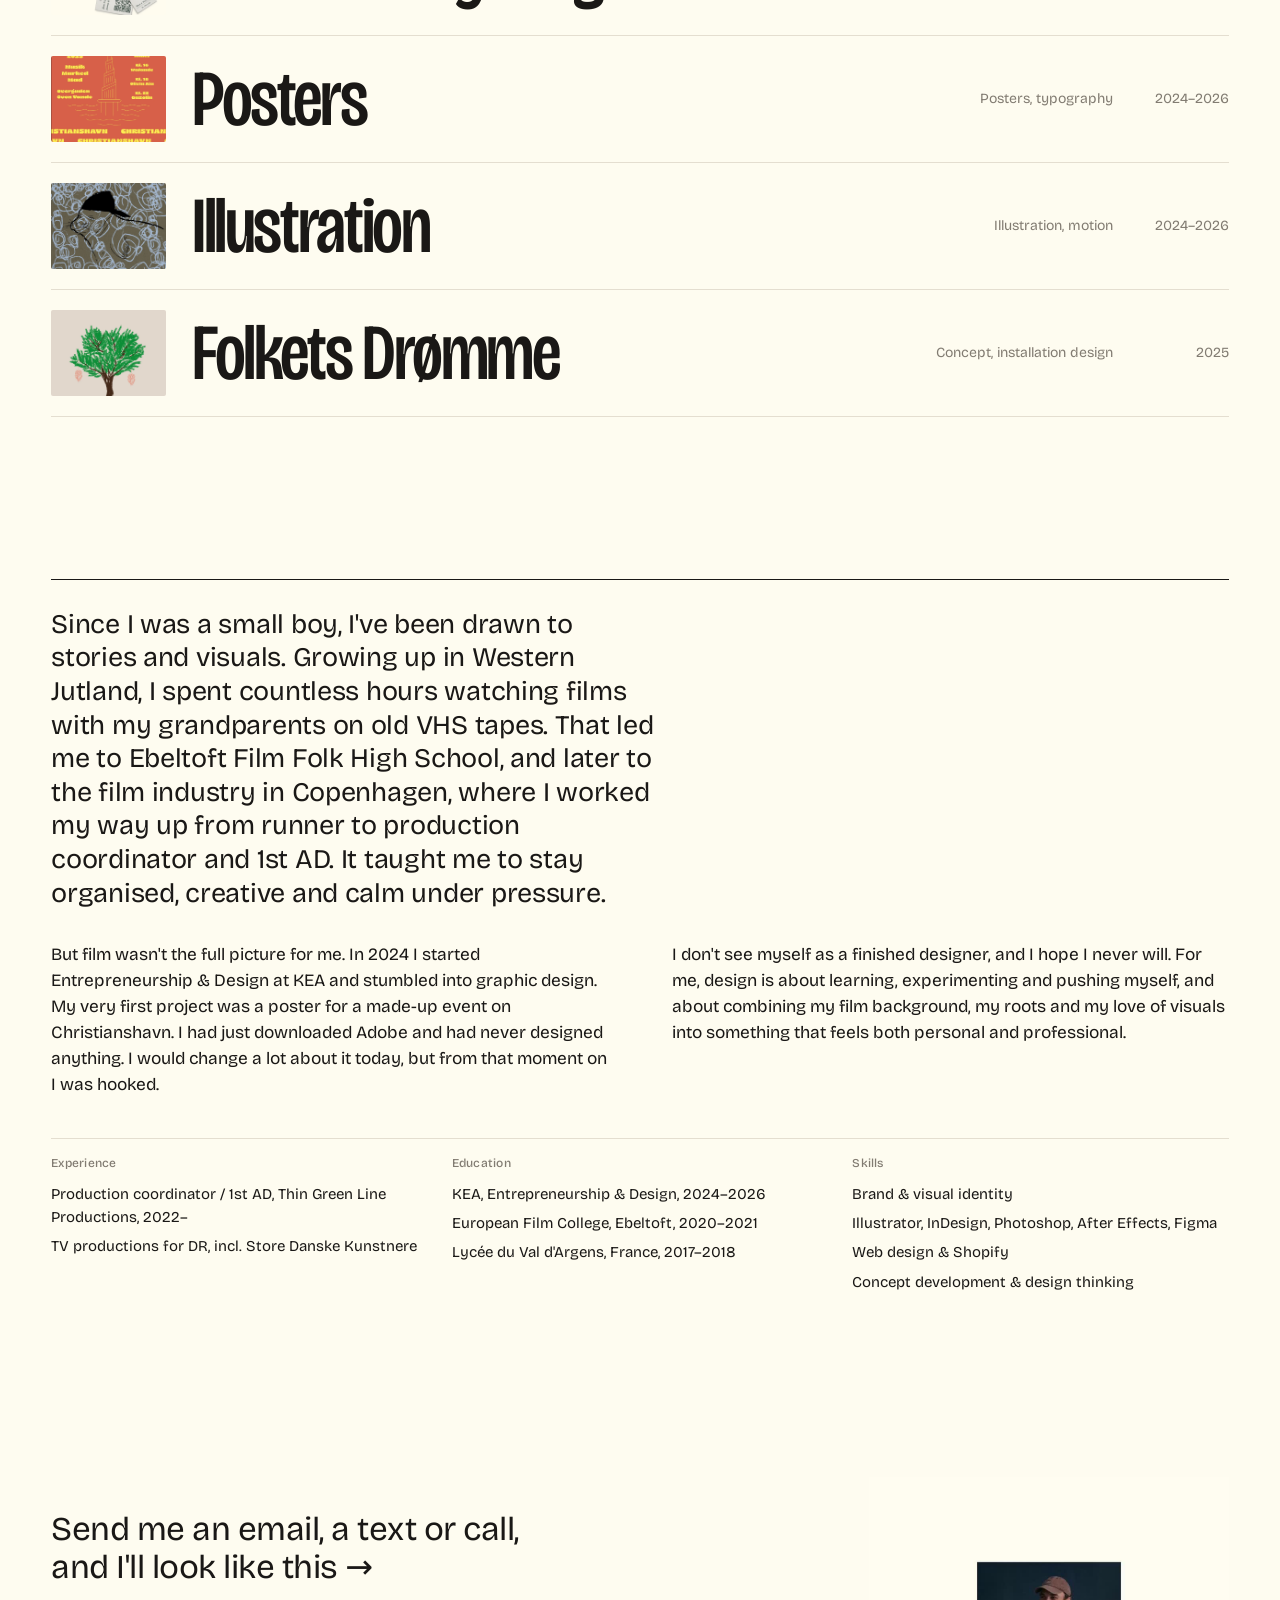
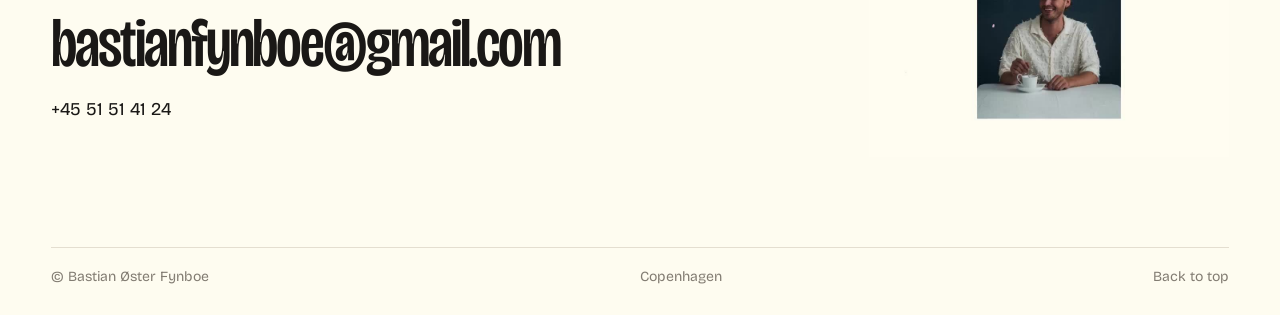
==== commit 9b3cb497: "Thumbnails + synlige projektsider" ====
--- a/index.html
+++ b/index.html
@@ -12,7 +12,7 @@
 <link rel="canonical" href="https://bastianfynboe.xyz/">
 <link rel="icon" href="/favicon.png" type="image/png">
 <link rel="preload" href="/assets/fonts/bricolage-latin.woff2" as="font" type="font/woff2" crossorigin>
-<link rel="stylesheet" href="/assets/site.css?v=a3a387ab">
+<link rel="stylesheet" href="/assets/site.css?v=f85d21bb">
 <script>document.documentElement.classList.add('js')</script>
 </head>
 <body class="home">
@@ -44,66 +44,66 @@
 
     <li>
       <a class="row" href="/work/palmes/" data-preview="/assets/img/pa-postcards-1000.webp" data-ratio="1.2500">
+        <span class="row-thumb"><img class="" src="/assets/img/pa-postcards-2000.webp" srcset="/assets/img/pa-postcards-1000.webp 1000w, /assets/img/pa-postcards-2000.webp 2000w" sizes="(max-width: 800px) 100vw, 200px" width="2000" height="1600" alt="" decoding="async" loading="lazy"></span>
         <span class="row-title" style="view-transition-name: t-palmes">Palmes<img class="deco row-spiral" src="/assets/deco/spiral-blue.webp" alt="" aria-hidden="true" loading="lazy"></span>
         <span class="row-kind">Illustration, print, motion</span>
         <span class="row-year">2026</span>
-        <span class="row-thumb"><img class="" src="/assets/img/pa-postcards-2000.webp" srcset="/assets/img/pa-postcards-1000.webp 1000w, /assets/img/pa-postcards-2000.webp 2000w" sizes="(max-width: 800px) 100vw, 1px" width="2000" height="1600" alt="" decoding="async" loading="lazy"></span>
       </a>
     </li>
     <li>
       <a class="row" href="/work/vakkerbo/" data-preview="/assets/img/vk-cover-1000.webp" data-ratio="1.8972">
+        <span class="row-thumb"><img class="" src="/assets/img/vk-cover-2000.webp" srcset="/assets/img/vk-cover-1000.webp 1000w, /assets/img/vk-cover-2000.webp 2000w" sizes="(max-width: 800px) 100vw, 200px" width="1920" height="1012" alt="" decoding="async" loading="lazy"></span>
         <span class="row-title" style="view-transition-name: t-vakkerbo">Vakkerbo<img class="deco row-spiral" src="/assets/deco/spiral-blue.webp" alt="" aria-hidden="true" loading="lazy"></span>
         <span class="row-kind">Visual identity, website, photography</span>
         <span class="row-year">2026</span>
-        <span class="row-thumb"><img class="" src="/assets/img/vk-cover-2000.webp" srcset="/assets/img/vk-cover-1000.webp 1000w, /assets/img/vk-cover-2000.webp 2000w" sizes="(max-width: 800px) 100vw, 1px" width="1920" height="1012" alt="" decoding="async" loading="lazy"></span>
       </a>
     </li>
     <li>
       <a class="row" href="/work/flok/" data-preview="/assets/img/flok-cover-1000.webp" data-ratio="1.3333">
+        <span class="row-thumb"><img class="" src="/assets/img/flok-cover-2000.webp" srcset="/assets/img/flok-cover-1000.webp 1000w, /assets/img/flok-cover-2000.webp 2000w" sizes="(max-width: 800px) 100vw, 200px" width="2000" height="1500" alt="" decoding="async" loading="lazy"></span>
         <span class="row-title" style="view-transition-name: t-flok">FLOK<img class="deco row-spiral" src="/assets/deco/spiral-blue.webp" alt="" aria-hidden="true" loading="lazy"></span>
         <span class="row-kind">Branding, concept development</span>
         <span class="row-year">2024</span>
-        <span class="row-thumb"><img class="" src="/assets/img/flok-cover-2000.webp" srcset="/assets/img/flok-cover-1000.webp 1000w, /assets/img/flok-cover-2000.webp 2000w" sizes="(max-width: 800px) 100vw, 1px" width="2000" height="1500" alt="" decoding="async" loading="lazy"></span>
       </a>
     </li>
     <li>
       <a class="row" href="/work/munkholm/" data-preview="/assets/img/mh-cover-1000.webp" data-ratio="1.5004">
+        <span class="row-thumb"><img class="" src="/assets/img/mh-cover-2000.webp" srcset="/assets/img/mh-cover-1000.webp 1000w, /assets/img/mh-cover-2000.webp 2000w" sizes="(max-width: 800px) 100vw, 200px" width="2000" height="1333" alt="" decoding="async" loading="lazy"></span>
         <span class="row-title" style="view-transition-name: t-munkholm">Munkholm<img class="deco row-spiral" src="/assets/deco/spiral-blue.webp" alt="" aria-hidden="true" loading="lazy"></span>
         <span class="row-kind">Visual identity, packaging</span>
         <span class="row-year">2025</span>
-        <span class="row-thumb"><img class="" src="/assets/img/mh-cover-2000.webp" srcset="/assets/img/mh-cover-1000.webp 1000w, /assets/img/mh-cover-2000.webp 2000w" sizes="(max-width: 800px) 100vw, 1px" width="2000" height="1333" alt="" decoding="async" loading="lazy"></span>
       </a>
     </li>
     <li>
       <a class="row" href="/work/made-to-play-longer/" data-preview="/assets/img/mtpl-tags-1000.webp" data-ratio="1.0000">
+        <span class="row-thumb"><img class="" src="/assets/img/mtpl-tags-2000.webp" srcset="/assets/img/mtpl-tags-1000.webp 1000w, /assets/img/mtpl-tags-2000.webp 2000w" sizes="(max-width: 800px) 100vw, 200px" width="2000" height="2000" alt="" decoding="async" loading="lazy"></span>
         <span class="row-title" style="view-transition-name: t-madetoplaylonger">Made to Play Longer<img class="deco row-spiral" src="/assets/deco/spiral-blue.webp" alt="" aria-hidden="true" loading="lazy"></span>
         <span class="row-kind">Brand strategy, visual direction</span>
         <span class="row-year">2026</span>
-        <span class="row-thumb"><img class="" src="/assets/img/mtpl-tags-2000.webp" srcset="/assets/img/mtpl-tags-1000.webp 1000w, /assets/img/mtpl-tags-2000.webp 2000w" sizes="(max-width: 800px) 100vw, 1px" width="2000" height="2000" alt="" decoding="async" loading="lazy"></span>
       </a>
     </li>
     <li>
       <a class="row" href="/work/posters/" data-preview="/assets/img/po-festen-1000.webp" data-ratio="0.7087">
+        <span class="row-thumb"><img class="" src="/assets/img/po-festen-2000.webp" srcset="/assets/img/po-festen-1000.webp 1000w, /assets/img/po-festen-2000.webp 2000w" sizes="(max-width: 800px) 100vw, 200px" width="2000" height="2822" alt="" decoding="async" loading="lazy"></span>
         <span class="row-title" style="view-transition-name: t-posters">Posters<img class="deco row-spiral" src="/assets/deco/spiral-blue.webp" alt="" aria-hidden="true" loading="lazy"></span>
         <span class="row-kind">Posters, typography</span>
         <span class="row-year">2024–2026</span>
-        <span class="row-thumb"><img class="" src="/assets/img/po-festen-2000.webp" srcset="/assets/img/po-festen-1000.webp 1000w, /assets/img/po-festen-2000.webp 2000w" sizes="(max-width: 800px) 100vw, 1px" width="2000" height="2822" alt="" decoding="async" loading="lazy"></span>
       </a>
     </li>
     <li>
       <a class="row" href="/work/illustration/" data-preview="/assets/img/il-seal-1000.webp" data-ratio="1.0000">
+        <span class="row-thumb"><img class="" src="/assets/img/il-seal-2000.webp" srcset="/assets/img/il-seal-1000.webp 1000w, /assets/img/il-seal-2000.webp 2000w" sizes="(max-width: 800px) 100vw, 200px" width="2000" height="2000" alt="" decoding="async" loading="lazy"></span>
         <span class="row-title" style="view-transition-name: t-illustration">Illustration<img class="deco row-spiral" src="/assets/deco/spiral-blue.webp" alt="" aria-hidden="true" loading="lazy"></span>
         <span class="row-kind">Illustration, motion</span>
         <span class="row-year">2024–2026</span>
-        <span class="row-thumb"><img class="" src="/assets/img/il-seal-2000.webp" srcset="/assets/img/il-seal-1000.webp 1000w, /assets/img/il-seal-2000.webp 2000w" sizes="(max-width: 800px) 100vw, 1px" width="2000" height="2000" alt="" decoding="async" loading="lazy"></span>
       </a>
     </li>
     <li>
       <a class="row" href="/work/folkets-droemme/" data-preview="/assets/img/fd-tree-1000.webp" data-ratio="1.2747">
+        <span class="row-thumb"><img class="" src="/assets/img/fd-tree-2000.webp" srcset="/assets/img/fd-tree-1000.webp 1000w, /assets/img/fd-tree-2000.webp 2000w" sizes="(max-width: 800px) 100vw, 200px" width="2000" height="1569" alt="" decoding="async" loading="lazy"></span>
         <span class="row-title" style="view-transition-name: t-folketsdroemme">Folkets Drømme<img class="deco row-spiral" src="/assets/deco/spiral-blue.webp" alt="" aria-hidden="true" loading="lazy"></span>
         <span class="row-kind">Concept, installation design</span>
         <span class="row-year">2025</span>
-        <span class="row-thumb"><img class="" src="/assets/img/fd-tree-2000.webp" srcset="/assets/img/fd-tree-1000.webp 1000w, /assets/img/fd-tree-2000.webp 2000w" sizes="(max-width: 800px) 100vw, 1px" width="2000" height="1569" alt="" decoding="async" loading="lazy"></span>
       </a>
     </li>
   </ol>
--- a/assets/site.css
+++ b/assets/site.css
@@ -129,7 +129,7 @@
 .row {
   position: relative;
   display: grid;
-  grid-template-columns: minmax(0, 1fr) auto 9ch;
+  grid-template-columns: clamp(96px, 9vw, 150px) minmax(0, 1fr) auto 9ch;
   align-items: center;
   column-gap: clamp(12px, 2vw, 28px);
   padding: clamp(14px, 2.2vh, 22px) 0;
@@ -152,10 +152,12 @@
   transform: translateY(-50%) scale(.6) rotate(-90deg);
   transition: transform .4s var(--spring), opacity .2s ease;
 }
-.row-thumb { display: none; }
+.row-thumb { display: block; overflow: hidden; border-radius: 2px; background: var(--line); }
+.row-thumb img { width: 100%; aspect-ratio: 4 / 3; object-fit: cover; transition: transform .6s var(--ease); }
 @media (hover: hover) {
   .index:hover .row-title { opacity: .28; }
   .index .row:hover .row-title { opacity: 1; transform: translateX(.18em); }
+  .row:hover .row-thumb img { transform: scale(1.05); }
   .row:hover .row-spiral { opacity: 1; transform: translateY(-50%) scale(1) rotate(0deg); }
 }
 
@@ -274,6 +276,7 @@
 
 /* One orchestrated entrance, on load only */
 @keyframes rise { from { opacity: 0; transform: translateY(24px); } }
+@keyframes lift { from { transform: translateY(14px); } }
 @keyframes fade { from { opacity: 0; } }
 @keyframes word { from { transform: translateY(105%); } }
 @keyframes settle { from { opacity: 0; transform: scale(.96); } }
@@ -282,9 +285,8 @@
 .intro-seq .hero-lead { animation: rise .8s var(--ease) .28s both; }
 .intro-seq .hero-face { animation: settle 1.1s var(--ease) .15s both; transform-origin: 60% 60%; }
 .intro-seq .facts { animation: fade .8s ease .5s both; }
-.intro-seq .case-title { animation: rise .8s var(--ease) both; }
-.intro-seq .case-lead { animation: rise .8s var(--ease) .1s both; }
-.intro-seq .case-meta { animation: fade .8s ease .25s both; }
+.intro-seq .case-title { animation: lift .6s var(--ease) both; }
+.intro-seq .case-lead { animation: lift .6s var(--ease) .06s both; }
 
 /* Images wipe in from the bottom as they enter the viewport, once */
 .js .reveal-img .row-fig, .js .reveal-img > img { clip-path: inset(0 0 100% 0); transition: clip-path 1.1s var(--ease-io); }
@@ -294,7 +296,8 @@
 .js .reveal-img figcaption { opacity: 0; transition: opacity .6s ease .5s; }
 .js .reveal-img.in figcaption { opacity: 1; }
 .case-cover { overflow: hidden; }
-.intro-seq ~ .case-cover .cover-media, .case-cover .cover-media { animation: settle 1.2s var(--ease) .1s both; }
+.case-cover .cover-media { animation: grow 1.2s var(--ease) both; }
+@keyframes grow { from { transform: scale(1.04); } }
 
 
 @media (prefers-reduced-motion: reduce) {
@@ -318,6 +321,8 @@
   .hero-flower { width: 52vw; bottom: auto; top: 6%; left: auto; right: -14%; opacity: .5; }
   .facts, .about-lists, .case-meta { grid-template-columns: 1fr; gap: 16px; }
   .row { grid-template-columns: minmax(0, 1fr) auto; row-gap: 6px; }
+  .row-title { grid-column: 1; grid-row: 1; }
+  .row-thumb img { aspect-ratio: auto; object-fit: initial; }
   .row-kind { grid-column: 1; grid-row: 2; }
   .row-year { grid-column: 2; grid-row: 1; }
   .row-thumb { display: block; grid-column: 1 / -1; grid-row: 3; margin-top: 10px; }
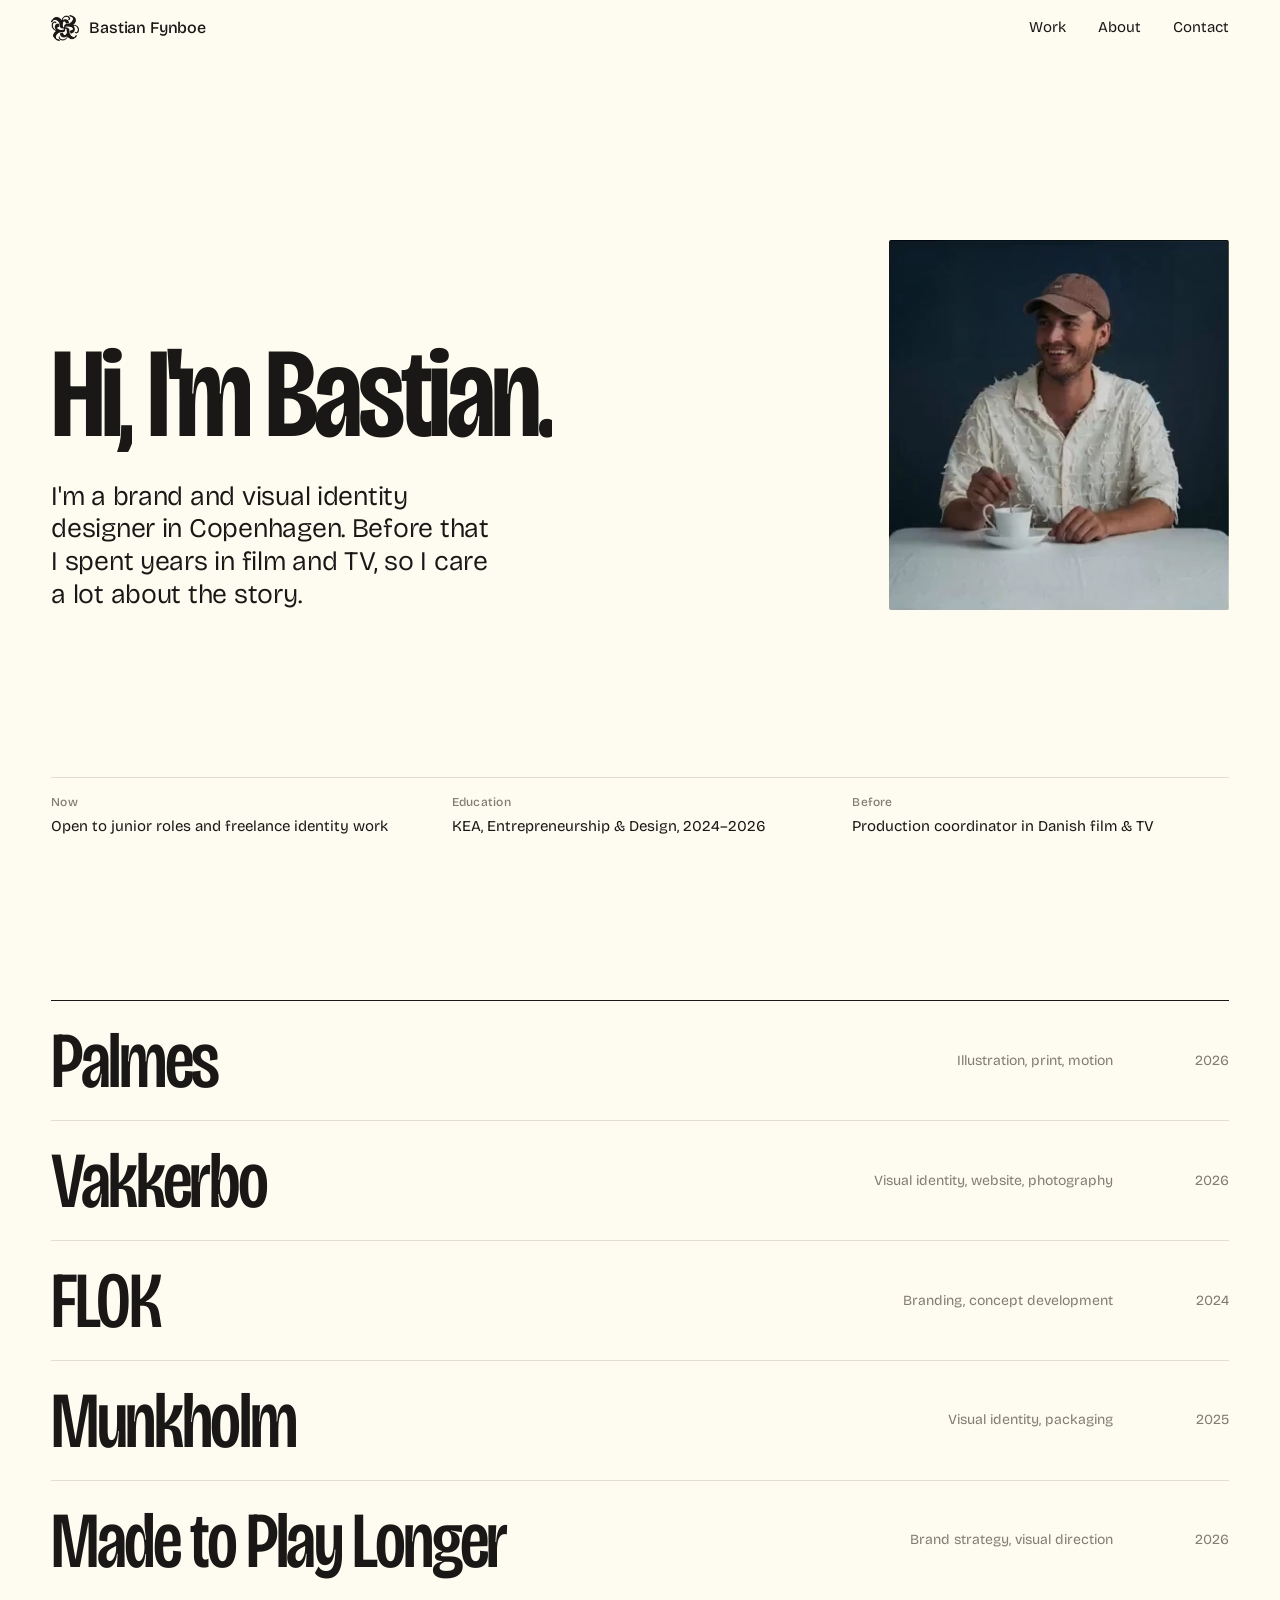
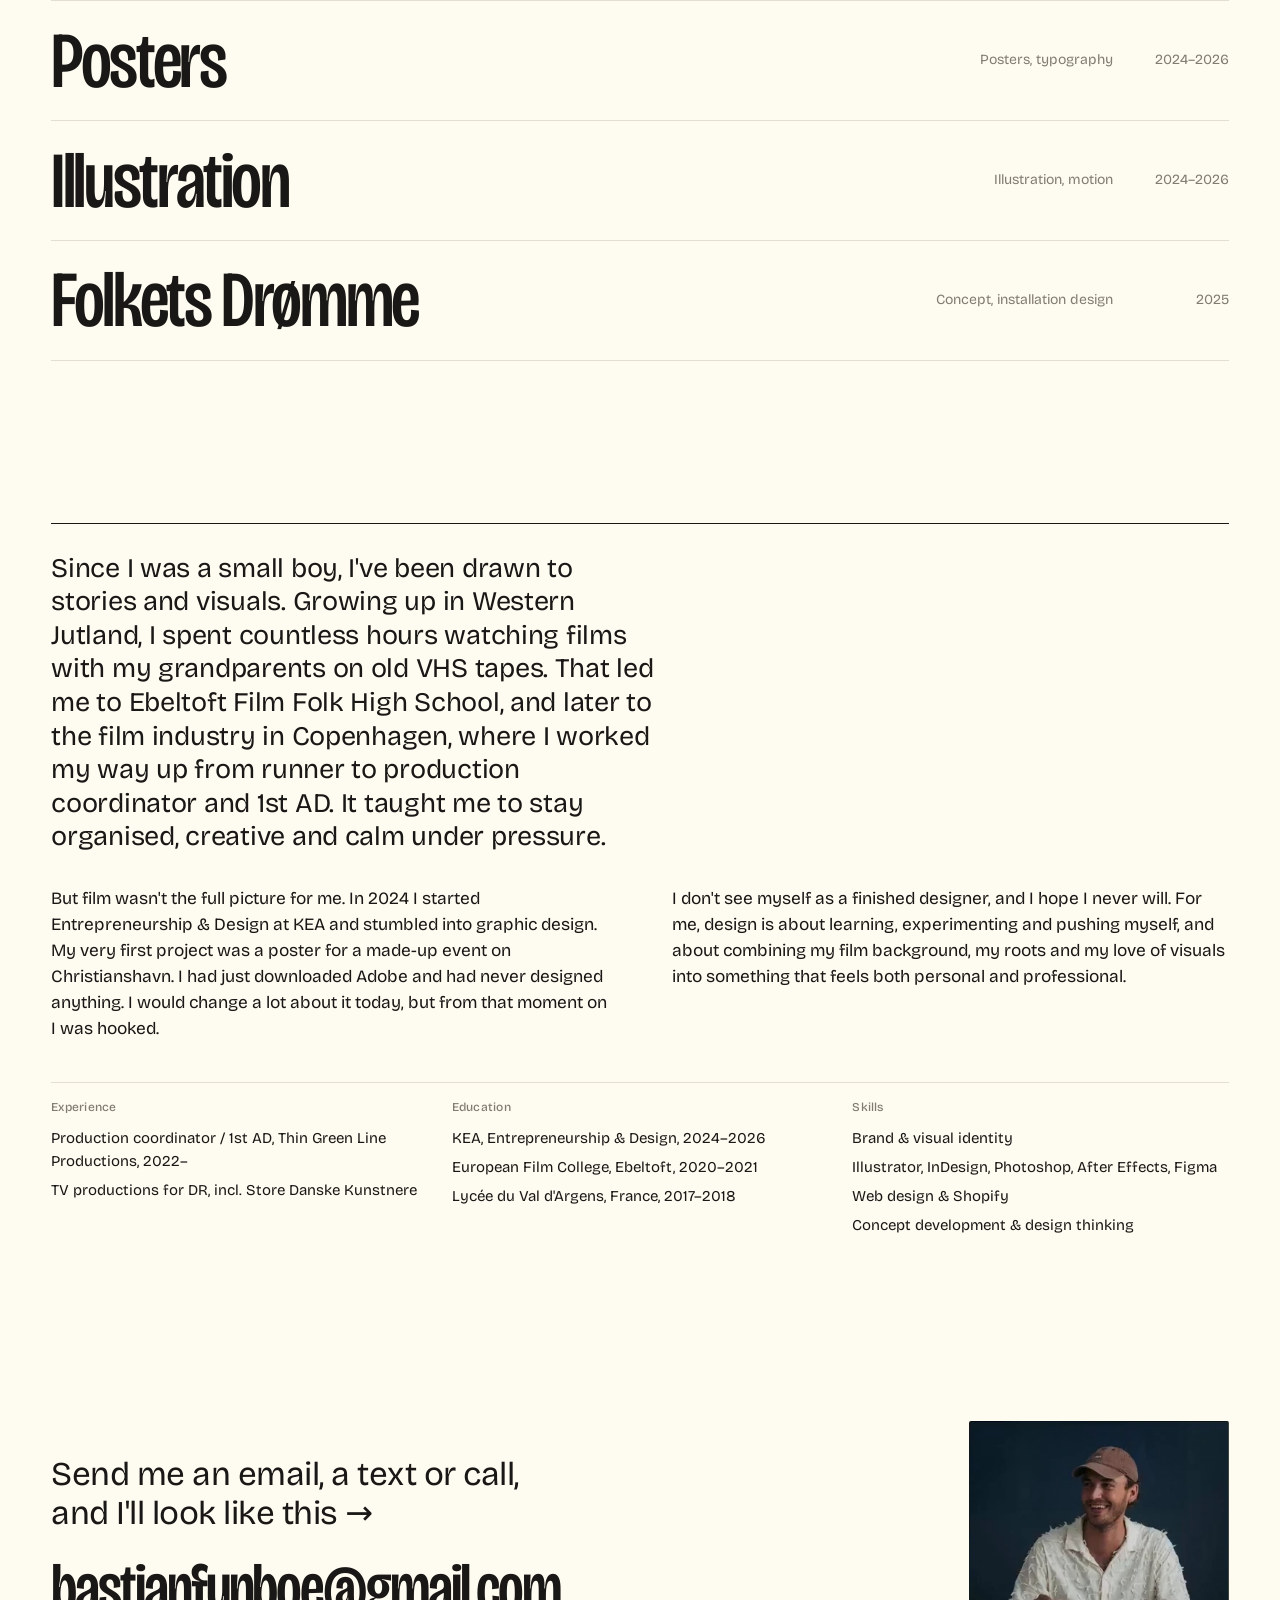
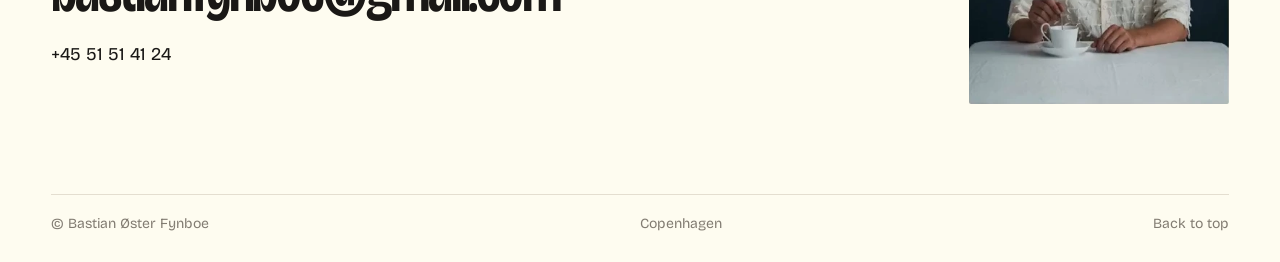
==== commit c40eb06b: "push" ====
--- a/index.html
+++ b/index.html
@@ -12,7 +12,7 @@
 <link rel="canonical" href="https://bastianfynboe.xyz/">
 <link rel="icon" href="/favicon.png" type="image/png">
 <link rel="preload" href="/assets/fonts/bricolage-latin.woff2" as="font" type="font/woff2" crossorigin>
-<link rel="stylesheet" href="/assets/site.css?v=f85d21bb">
+<link rel="stylesheet" href="/assets/site.css?v=fa9da9a0">
 <script>document.documentElement.classList.add('js')</script>
 </head>
 <body class="home">
@@ -35,7 +35,7 @@
     <h1 class="hello"><span class="w"><span style="--i:0">Hi,</span></span> <span class="w"><span style="--i:1">I'm</span></span> <span class="w"><span style="--i:2">Bastian.</span></span></h1>
     <p class="hero-lead">I'm a brand and visual identity designer in Copenhagen. Before that I spent years in film and TV, so I care a lot about the story.</p>
   </div>
-  <div class="hero-face"><video class="" src="/assets/video/portrait.mp4" poster="/assets/video/portrait.jpg" muted loop playsinline autoplay preload="metadata"></video></div>
+  <div class="hero-face"><img class="face-photo" src="/assets/img/portrait-photo.webp" width="359" height="391" alt="Bastian Fynboe"></div>
   <div class="facts"><div class="fact"><span class="label">Now</span><span>Open to junior roles and freelance identity work</span></div><div class="fact"><span class="label">Education</span><span>KEA, Entrepreneurship &amp; Design, 2024–2026</span></div><div class="fact"><span class="label">Before</span><span>Production coordinator in Danish film &amp; TV</span></div></div>
 </section>
 
@@ -45,7 +45,7 @@
     <li>
       <a class="row" href="/work/palmes/" data-preview="/assets/img/pa-postcards-1000.webp" data-ratio="1.2500">
         <span class="row-thumb"><img class="" src="/assets/img/pa-postcards-2000.webp" srcset="/assets/img/pa-postcards-1000.webp 1000w, /assets/img/pa-postcards-2000.webp 2000w" sizes="(max-width: 800px) 100vw, 200px" width="2000" height="1600" alt="" decoding="async" loading="lazy"></span>
-        <span class="row-title" style="view-transition-name: t-palmes">Palmes<img class="deco row-spiral" src="/assets/deco/spiral-blue.webp" alt="" aria-hidden="true" loading="lazy"></span>
+        <span class="row-title" style="view-transition-name: t-palmes">Palmes</span>
         <span class="row-kind">Illustration, print, motion</span>
         <span class="row-year">2026</span>
       </a>
@@ -53,7 +53,7 @@
     <li>
       <a class="row" href="/work/vakkerbo/" data-preview="/assets/img/vk-cover-1000.webp" data-ratio="1.8972">
         <span class="row-thumb"><img class="" src="/assets/img/vk-cover-2000.webp" srcset="/assets/img/vk-cover-1000.webp 1000w, /assets/img/vk-cover-2000.webp 2000w" sizes="(max-width: 800px) 100vw, 200px" width="1920" height="1012" alt="" decoding="async" loading="lazy"></span>
-        <span class="row-title" style="view-transition-name: t-vakkerbo">Vakkerbo<img class="deco row-spiral" src="/assets/deco/spiral-blue.webp" alt="" aria-hidden="true" loading="lazy"></span>
+        <span class="row-title" style="view-transition-name: t-vakkerbo">Vakkerbo</span>
         <span class="row-kind">Visual identity, website, photography</span>
         <span class="row-year">2026</span>
       </a>
@@ -61,7 +61,7 @@
     <li>
       <a class="row" href="/work/flok/" data-preview="/assets/img/flok-cover-1000.webp" data-ratio="1.3333">
         <span class="row-thumb"><img class="" src="/assets/img/flok-cover-2000.webp" srcset="/assets/img/flok-cover-1000.webp 1000w, /assets/img/flok-cover-2000.webp 2000w" sizes="(max-width: 800px) 100vw, 200px" width="2000" height="1500" alt="" decoding="async" loading="lazy"></span>
-        <span class="row-title" style="view-transition-name: t-flok">FLOK<img class="deco row-spiral" src="/assets/deco/spiral-blue.webp" alt="" aria-hidden="true" loading="lazy"></span>
+        <span class="row-title" style="view-transition-name: t-flok">FLOK</span>
         <span class="row-kind">Branding, concept development</span>
         <span class="row-year">2024</span>
       </a>
@@ -69,7 +69,7 @@
     <li>
       <a class="row" href="/work/munkholm/" data-preview="/assets/img/mh-cover-1000.webp" data-ratio="1.5004">
         <span class="row-thumb"><img class="" src="/assets/img/mh-cover-2000.webp" srcset="/assets/img/mh-cover-1000.webp 1000w, /assets/img/mh-cover-2000.webp 2000w" sizes="(max-width: 800px) 100vw, 200px" width="2000" height="1333" alt="" decoding="async" loading="lazy"></span>
-        <span class="row-title" style="view-transition-name: t-munkholm">Munkholm<img class="deco row-spiral" src="/assets/deco/spiral-blue.webp" alt="" aria-hidden="true" loading="lazy"></span>
+        <span class="row-title" style="view-transition-name: t-munkholm">Munkholm</span>
         <span class="row-kind">Visual identity, packaging</span>
         <span class="row-year">2025</span>
       </a>
@@ -77,7 +77,7 @@
     <li>
       <a class="row" href="/work/made-to-play-longer/" data-preview="/assets/img/mtpl-tags-1000.webp" data-ratio="1.0000">
         <span class="row-thumb"><img class="" src="/assets/img/mtpl-tags-2000.webp" srcset="/assets/img/mtpl-tags-1000.webp 1000w, /assets/img/mtpl-tags-2000.webp 2000w" sizes="(max-width: 800px) 100vw, 200px" width="2000" height="2000" alt="" decoding="async" loading="lazy"></span>
-        <span class="row-title" style="view-transition-name: t-madetoplaylonger">Made to Play Longer<img class="deco row-spiral" src="/assets/deco/spiral-blue.webp" alt="" aria-hidden="true" loading="lazy"></span>
+        <span class="row-title" style="view-transition-name: t-madetoplaylonger">Made to Play Longer</span>
         <span class="row-kind">Brand strategy, visual direction</span>
         <span class="row-year">2026</span>
       </a>
@@ -85,7 +85,7 @@
     <li>
       <a class="row" href="/work/posters/" data-preview="/assets/img/po-festen-1000.webp" data-ratio="0.7087">
         <span class="row-thumb"><img class="" src="/assets/img/po-festen-2000.webp" srcset="/assets/img/po-festen-1000.webp 1000w, /assets/img/po-festen-2000.webp 2000w" sizes="(max-width: 800px) 100vw, 200px" width="2000" height="2822" alt="" decoding="async" loading="lazy"></span>
-        <span class="row-title" style="view-transition-name: t-posters">Posters<img class="deco row-spiral" src="/assets/deco/spiral-blue.webp" alt="" aria-hidden="true" loading="lazy"></span>
+        <span class="row-title" style="view-transition-name: t-posters">Posters</span>
         <span class="row-kind">Posters, typography</span>
         <span class="row-year">2024–2026</span>
       </a>
@@ -93,7 +93,7 @@
     <li>
       <a class="row" href="/work/illustration/" data-preview="/assets/img/il-seal-1000.webp" data-ratio="1.0000">
         <span class="row-thumb"><img class="" src="/assets/img/il-seal-2000.webp" srcset="/assets/img/il-seal-1000.webp 1000w, /assets/img/il-seal-2000.webp 2000w" sizes="(max-width: 800px) 100vw, 200px" width="2000" height="2000" alt="" decoding="async" loading="lazy"></span>
-        <span class="row-title" style="view-transition-name: t-illustration">Illustration<img class="deco row-spiral" src="/assets/deco/spiral-blue.webp" alt="" aria-hidden="true" loading="lazy"></span>
+        <span class="row-title" style="view-transition-name: t-illustration">Illustration</span>
         <span class="row-kind">Illustration, motion</span>
         <span class="row-year">2024–2026</span>
       </a>
@@ -101,7 +101,7 @@
     <li>
       <a class="row" href="/work/folkets-droemme/" data-preview="/assets/img/fd-tree-1000.webp" data-ratio="1.2747">
         <span class="row-thumb"><img class="" src="/assets/img/fd-tree-2000.webp" srcset="/assets/img/fd-tree-1000.webp 1000w, /assets/img/fd-tree-2000.webp 2000w" sizes="(max-width: 800px) 100vw, 200px" width="2000" height="1569" alt="" decoding="async" loading="lazy"></span>
-        <span class="row-title" style="view-transition-name: t-folketsdroemme">Folkets Drømme<img class="deco row-spiral" src="/assets/deco/spiral-blue.webp" alt="" aria-hidden="true" loading="lazy"></span>
+        <span class="row-title" style="view-transition-name: t-folketsdroemme">Folkets Drømme</span>
         <span class="row-kind">Concept, installation design</span>
         <span class="row-year">2025</span>
       </a>
@@ -120,7 +120,7 @@
     <a class="contact-mail" href="mailto:bastianfynboe@gmail.com">bastianfynboe@gmail.com</a>
     <a class="contact-phone" href="tel:+4551514124">+45 51 51 41 24</a>
   </div>
-  <div class="contact-face"><video class="" src="/assets/video/portrait.mp4" poster="/assets/video/portrait.jpg" muted loop playsinline autoplay preload="metadata"></video></div>
+  <div class="contact-face"><img class="face-photo" src="/assets/img/portrait-photo.webp" width="359" height="391" alt="Bastian Fynboe"></div>
 </section>
 </main>
 <footer class="foot">
--- a/assets/site.css
+++ b/assets/site.css
@@ -108,8 +108,8 @@
   font-variation-settings: "opsz" 32;
   letter-spacing: -.01em;
 }
-.hero-face { justify-self: end; width: min(100%, 640px); margin-right: -4%; }
-.hero-face video, .contact-face video { width: 100%; aspect-ratio: 900 / 700; mix-blend-mode: multiply; }
+.hero-face { justify-self: end; width: min(100%, 340px); }
+.face-photo { width: 100%; height: auto; border-radius: 2px; }
 .hero-dots { top: 0; right: -16%; width: min(40vw, 620px); opacity: .5; }
 .hero-flower { left: -9%; bottom: -14%; width: min(26vw, 380px); opacity: .45; }
 
@@ -129,7 +129,7 @@
 .row {
   position: relative;
   display: grid;
-  grid-template-columns: clamp(96px, 9vw, 150px) minmax(0, 1fr) auto 9ch;
+  grid-template-columns: minmax(0, 1fr) auto 9ch;
   align-items: center;
   column-gap: clamp(12px, 2vw, 28px);
   padding: clamp(14px, 2.2vh, 22px) 0;
@@ -145,21 +145,11 @@
   letter-spacing: -.03em;
   transition: transform .3s var(--ease), opacity .25s ease;
 }
-.row-spiral {
-  top: 50%; left: 100%;
-  width: .62em; margin-left: .12em;
-  opacity: 0;
-  transform: translateY(-50%) scale(.6) rotate(-90deg);
-  transition: transform .4s var(--spring), opacity .2s ease;
-}
-.row-thumb { display: block; overflow: hidden; border-radius: 2px; background: var(--line); }
-.row-thumb img { width: 100%; aspect-ratio: 4 / 3; object-fit: cover; transition: transform .6s var(--ease); }
+.row-thumb { display: none; }
 @media (hover: hover) {
   .index:hover .row-title { opacity: .28; }
   .index .row:hover .row-title { opacity: 1; transform: translateX(.18em); }
-  .row:hover .row-thumb img { transform: scale(1.05); }
-  .row:hover .row-spiral { opacity: 1; transform: translateY(-50%) scale(1) rotate(0deg); }
-}
+  .row:hover }
 
 /* Floating preview that follows the cursor on the index */
 .preview {
@@ -210,7 +200,7 @@
 }
 .contact-mail:hover { background-size: 100% .14em; }
 .contact-phone { display: table; margin-top: 18px; font-size: 18px; }
-.contact-face { width: min(100%, 360px); justify-self: end; position: relative; z-index: 1; }
+.contact-face { width: min(100%, 260px); justify-self: end; position: relative; z-index: 1; }
 .contact-spiral { left: 46%; top: 24%; width: 120px; opacity: .9; }
 
 /* Footer */
@@ -266,8 +256,6 @@
   font-size: clamp(44px, 8vw, 132px); line-height: .95; font-weight: 600;
   font-variation-settings: "opsz" 96, "wdth" 78; letter-spacing: -.035em;
 }
-.next-spiral { top: 50%; left: 100%; width: .6em; margin-left: .15em; transform: translateY(-50%) rotate(0deg); transition: transform .6s var(--spring); }
-.next:hover .next-spiral { transform: translateY(-50%) rotate(200deg) scale(1.08); }
 
 /* Page-to-page: the project title travels from the list into the case page */
 @view-transition { navigation: auto; }
@@ -307,7 +295,7 @@
   .js .reveal-img img, .js .reveal-img video { transform: none; transition: none; }
   .js .reveal-img figcaption { opacity: 1; }
   ::view-transition-group(*), ::view-transition-old(root), ::view-transition-new(root) { animation: none !important; }
-  .row-title, .row-spiral, .brand-mark, .next-spiral, .preview { transition: none; }
+  .row-title, .brand-mark, .preview { transition: none; }
 }
 
 /* Small screens */
@@ -316,23 +304,21 @@
   .brand span { font-size: 15px; }
   .top nav { font-size: 14px; gap: 14px; }
   .hero { grid-template-columns: 1fr; min-height: 0; padding-top: 32px; }
-  .hero-face { justify-self: center; width: 108%; margin: 20px 0 0; }
+  .hero-face { justify-self: start; width: min(80%, 340px); margin: 32px 0 0; }
   .hero-dots { width: 90vw; top: 30%; right: -20%; }
   .hero-flower { width: 52vw; bottom: auto; top: 6%; left: auto; right: -14%; opacity: .5; }
   .facts, .about-lists, .case-meta { grid-template-columns: 1fr; gap: 16px; }
   .row { grid-template-columns: minmax(0, 1fr) auto; row-gap: 6px; }
   .row-title { grid-column: 1; grid-row: 1; }
-  .row-thumb img { aspect-ratio: auto; object-fit: initial; }
   .row-kind { grid-column: 1; grid-row: 2; }
   .row-year { grid-column: 2; grid-row: 1; }
   .row-thumb { display: block; grid-column: 1 / -1; grid-row: 3; margin-top: 10px; }
   .row-thumb img { width: 100%; height: auto; }
-  .row-spiral { display: none; }
   .about { grid-template-columns: 1fr; }
   .about-body { columns: 1; }
   .about-ring { width: 50vw; top: 6%; right: -12%; }
   .contact { grid-template-columns: 1fr; }
-  .contact-face { justify-self: center; width: 100%; }
+  .contact-face { justify-self: start; width: min(70%, 260px); }
   .contact-spiral { left: auto; right: 6%; top: 18%; width: 80px; }
   .text-block { grid-template-columns: 1fr; gap: 8px; }
   .case-dots { width: 90vw; right: -30%; }
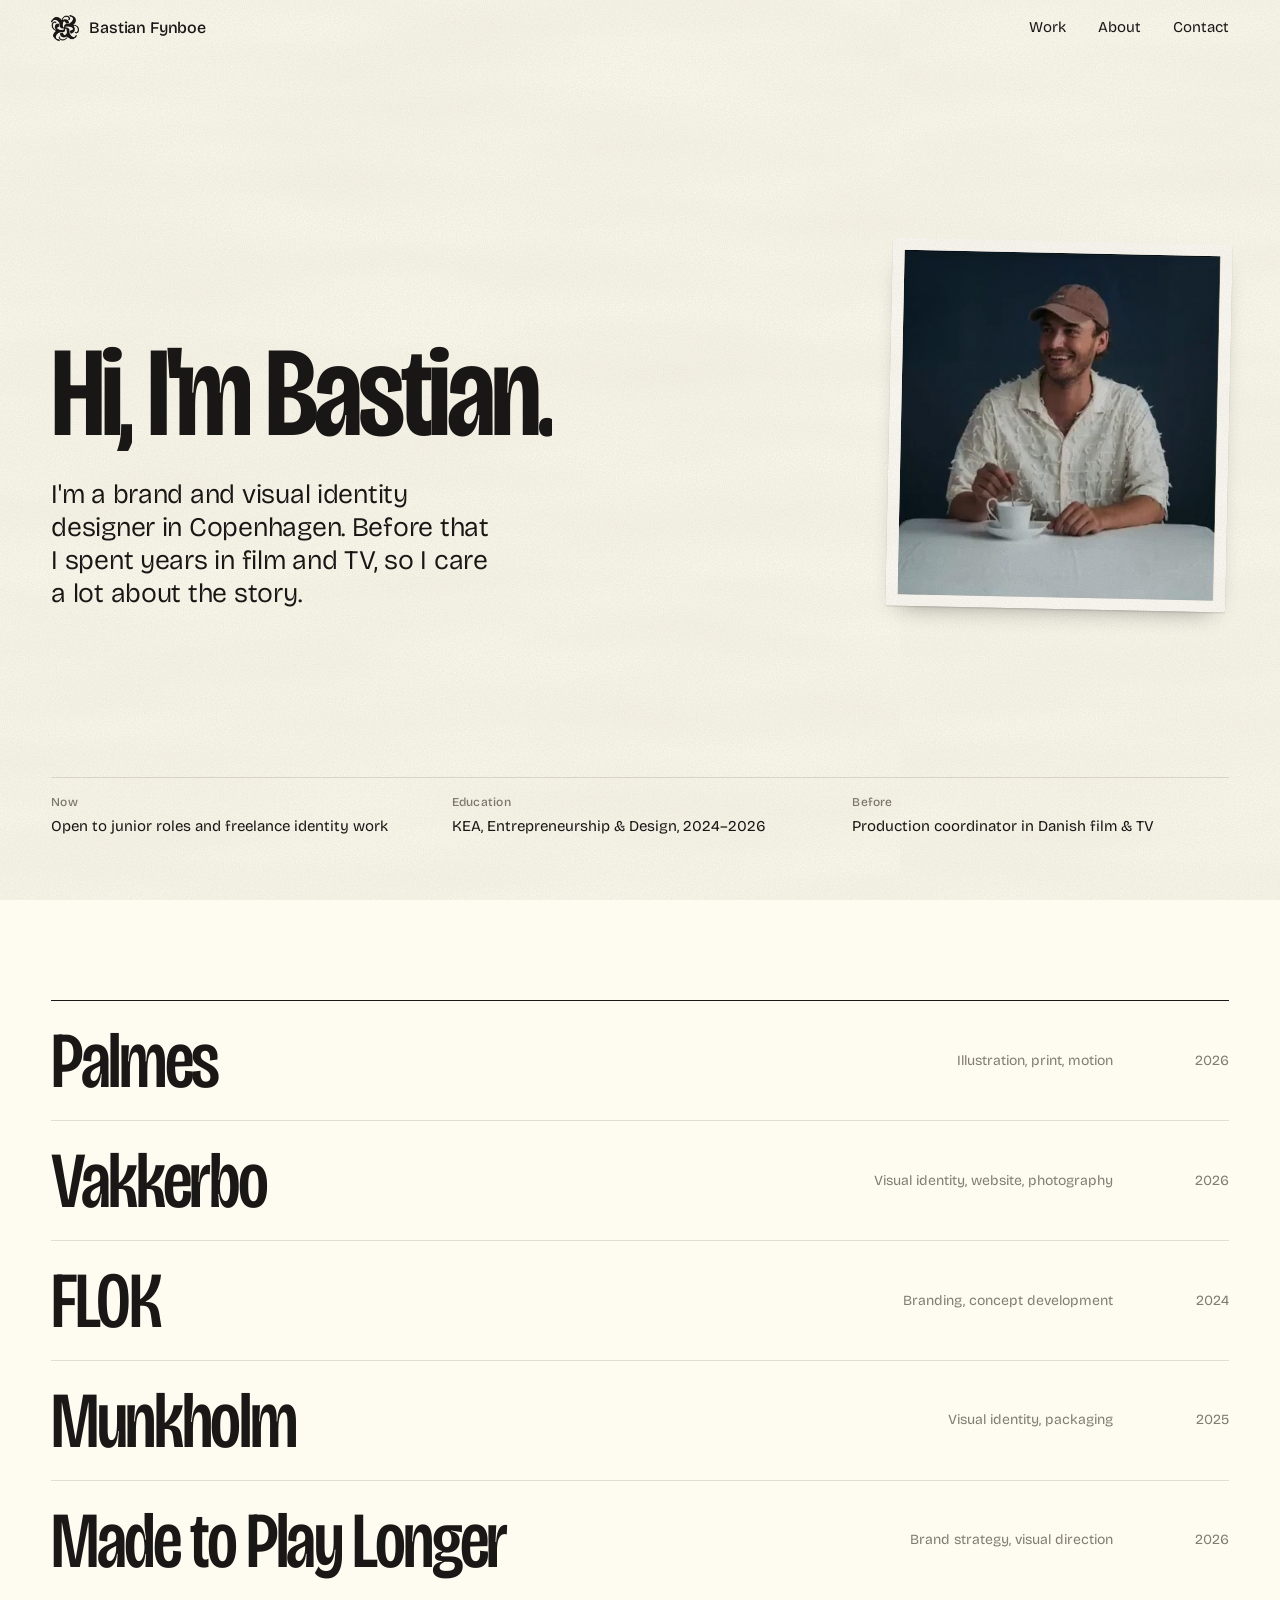
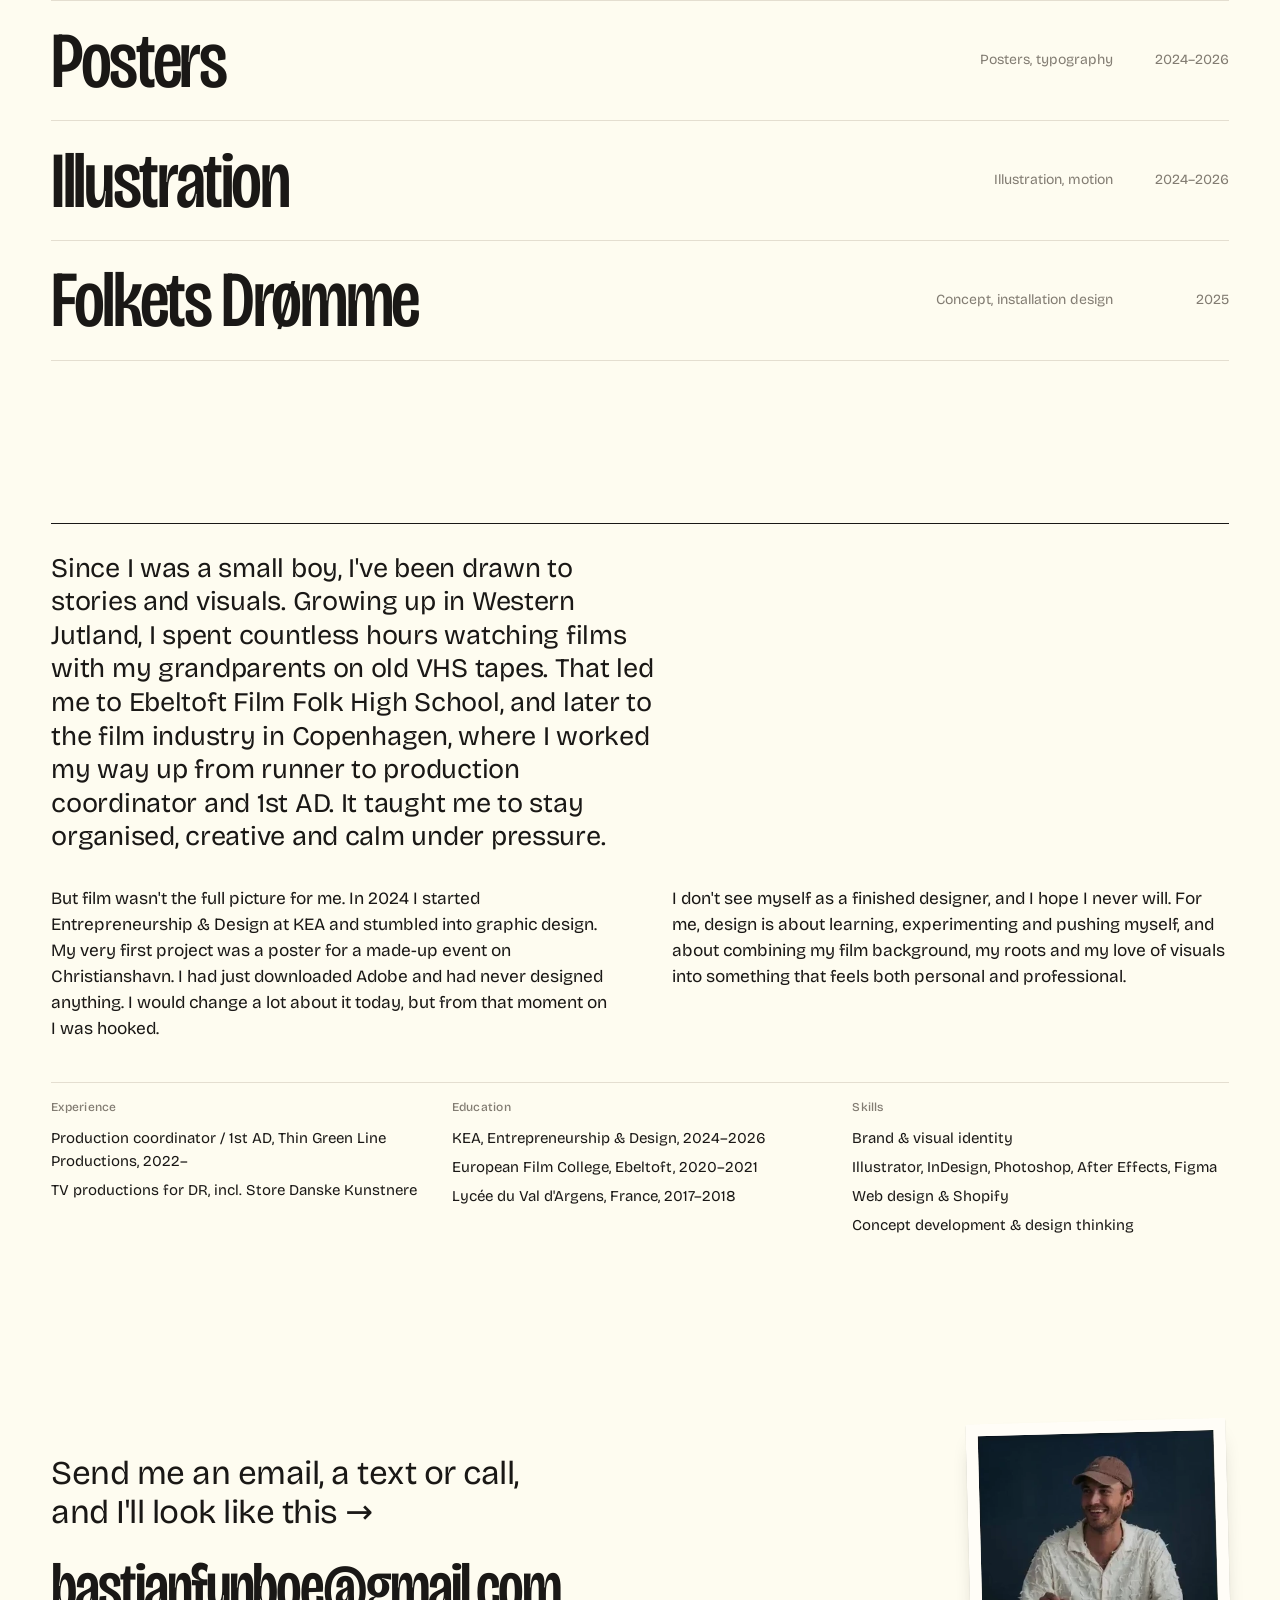
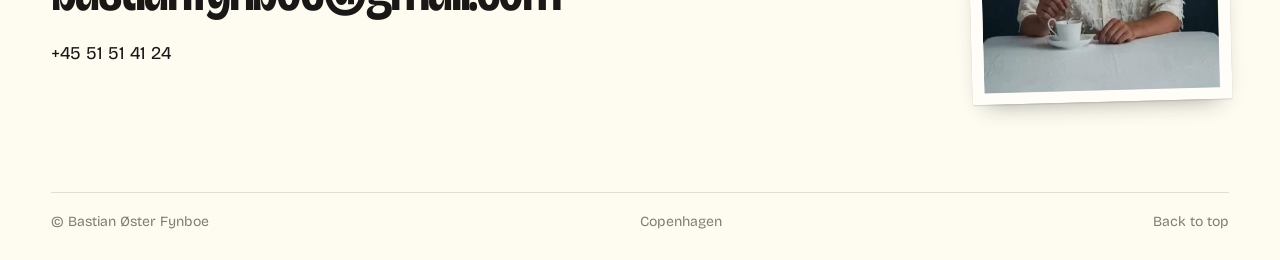
==== commit f9edcaa9: "push" ====
--- a/index.html
+++ b/index.html
@@ -12,7 +12,7 @@
 <link rel="canonical" href="https://bastianfynboe.xyz/">
 <link rel="icon" href="/favicon.png" type="image/png">
 <link rel="preload" href="/assets/fonts/bricolage-latin.woff2" as="font" type="font/woff2" crossorigin>
-<link rel="stylesheet" href="/assets/site.css?v=fa9da9a0">
+<link rel="stylesheet" href="/assets/site.css?v=35c1aeb2">
 <script>document.documentElement.classList.add('js')</script>
 </head>
 <body class="home">
@@ -129,6 +129,6 @@
   <a href="#main">Back to top</a>
 </footer>
 <div class="preview" aria-hidden="true"></div>
-<script src="/assets/site.js?v=221a076b" defer></script>
+<script src="/assets/site.js?v=82cbf9b1" defer></script>
 </body>
 </html>
--- a/assets/site.css
+++ b/assets/site.css
@@ -323,3 +323,47 @@
   .text-block { grid-template-columns: 1fr; gap: 8px; }
   .case-dots { width: 90vw; right: -30%; }
 }
+
+
+/* ==== ANALOG LAYER — paper grain, images as prints, stop-motion timing ==== */
+/* Remove this whole block to go back to the clean digital look. */
+
+/* 1. Paper grain over everything */
+body::after {
+  content: ""; position: fixed; inset: 0; z-index: 100; pointer-events: none;
+  background-image: url("data:image/svg+xml,%3Csvg xmlns='http://www.w3.org/2000/svg' width='240' height='240'%3E%3Cfilter id='n'%3E%3CfeTurbulence type='fractalNoise' baseFrequency='.85' numOctaves='3' stitchTiles='stitch'/%3E%3CfeColorMatrix values='0 0 0 0 .1 0 0 0 0 .09 0 0 0 0 .08 0 0 0 .55 0'/%3E%3C/filter%3E%3Crect width='100%25' height='100%25' filter='url(%23n)'/%3E%3C/svg%3E"),
+    url("data:image/svg+xml,%3Csvg xmlns='http://www.w3.org/2000/svg' width='900' height='900'%3E%3Cfilter id='f'%3E%3CfeTurbulence type='fractalNoise' baseFrequency='.004 .02' numOctaves='2' stitchTiles='stitch'/%3E%3CfeColorMatrix values='0 0 0 0 .45 0 0 0 0 .38 0 0 0 0 .25 0 0 0 .5 -.12'/%3E%3C/filter%3E%3Crect width='100%25' height='100%25' filter='url(%23f)'/%3E%3C/svg%3E");
+  opacity: .22;
+  mix-blend-mode: multiply;
+}
+
+/* 2. Images as physical prints: white border, soft shadow, a little crooked */
+.fig .cell img, .fig .cell video, .fig--full > img, .row-thumb img, .face-photo {
+  background: #fffdf7;
+  padding: clamp(6px, .9vw, 14px);
+  box-shadow: 0 1px 1px rgba(26,24,22,.12), 0 12px 24px -14px rgba(26,24,22,.45);
+}
+.fig .cell:nth-child(3n+1) img, .fig .cell:nth-child(3n+1) video { rotate: -.7deg; }
+.fig .cell:nth-child(3n+2) img, .fig .cell:nth-child(3n+2) video { rotate: .5deg; }
+.fig .cell:nth-child(3n) img, .fig .cell:nth-child(3n) video { rotate: -.25deg; }
+.fig--full > img { rotate: .35deg; }
+.fig:nth-of-type(even).fig--full > img { rotate: -.4deg; }
+.hero-face .face-photo { rotate: 1.2deg; }
+.contact-face .face-photo { rotate: -1.5deg; }
+.preview { background-color: #fffdf7; background-origin: content-box; padding: 12px; box-sizing: content-box; }
+
+/* 3. Stop-motion timing instead of smooth digital easing */
+.hello .w > span { animation-timing-function: steps(5, end); }
+.intro-seq .hero-lead, .intro-seq .case-title, .intro-seq .case-lead { animation-timing-function: steps(4, end); }
+.js .reveal-img .row-fig, .js .reveal-img > img { transition: clip-path .9s steps(6, end); }
+.js .reveal-img img, .js .reveal-img video { transition: transform .9s steps(6, end); }
+@keyframes boil {
+  0%   { translate: 0 0;      }
+  33%  { translate: .4px -.3px; }
+  66%  { translate: -.3px .3px; }
+}
+.brand-mark { animation: boil .5s steps(1) infinite; }
+
+@media (prefers-reduced-motion: reduce) {
+  .brand-mark { animation: none; }
+}
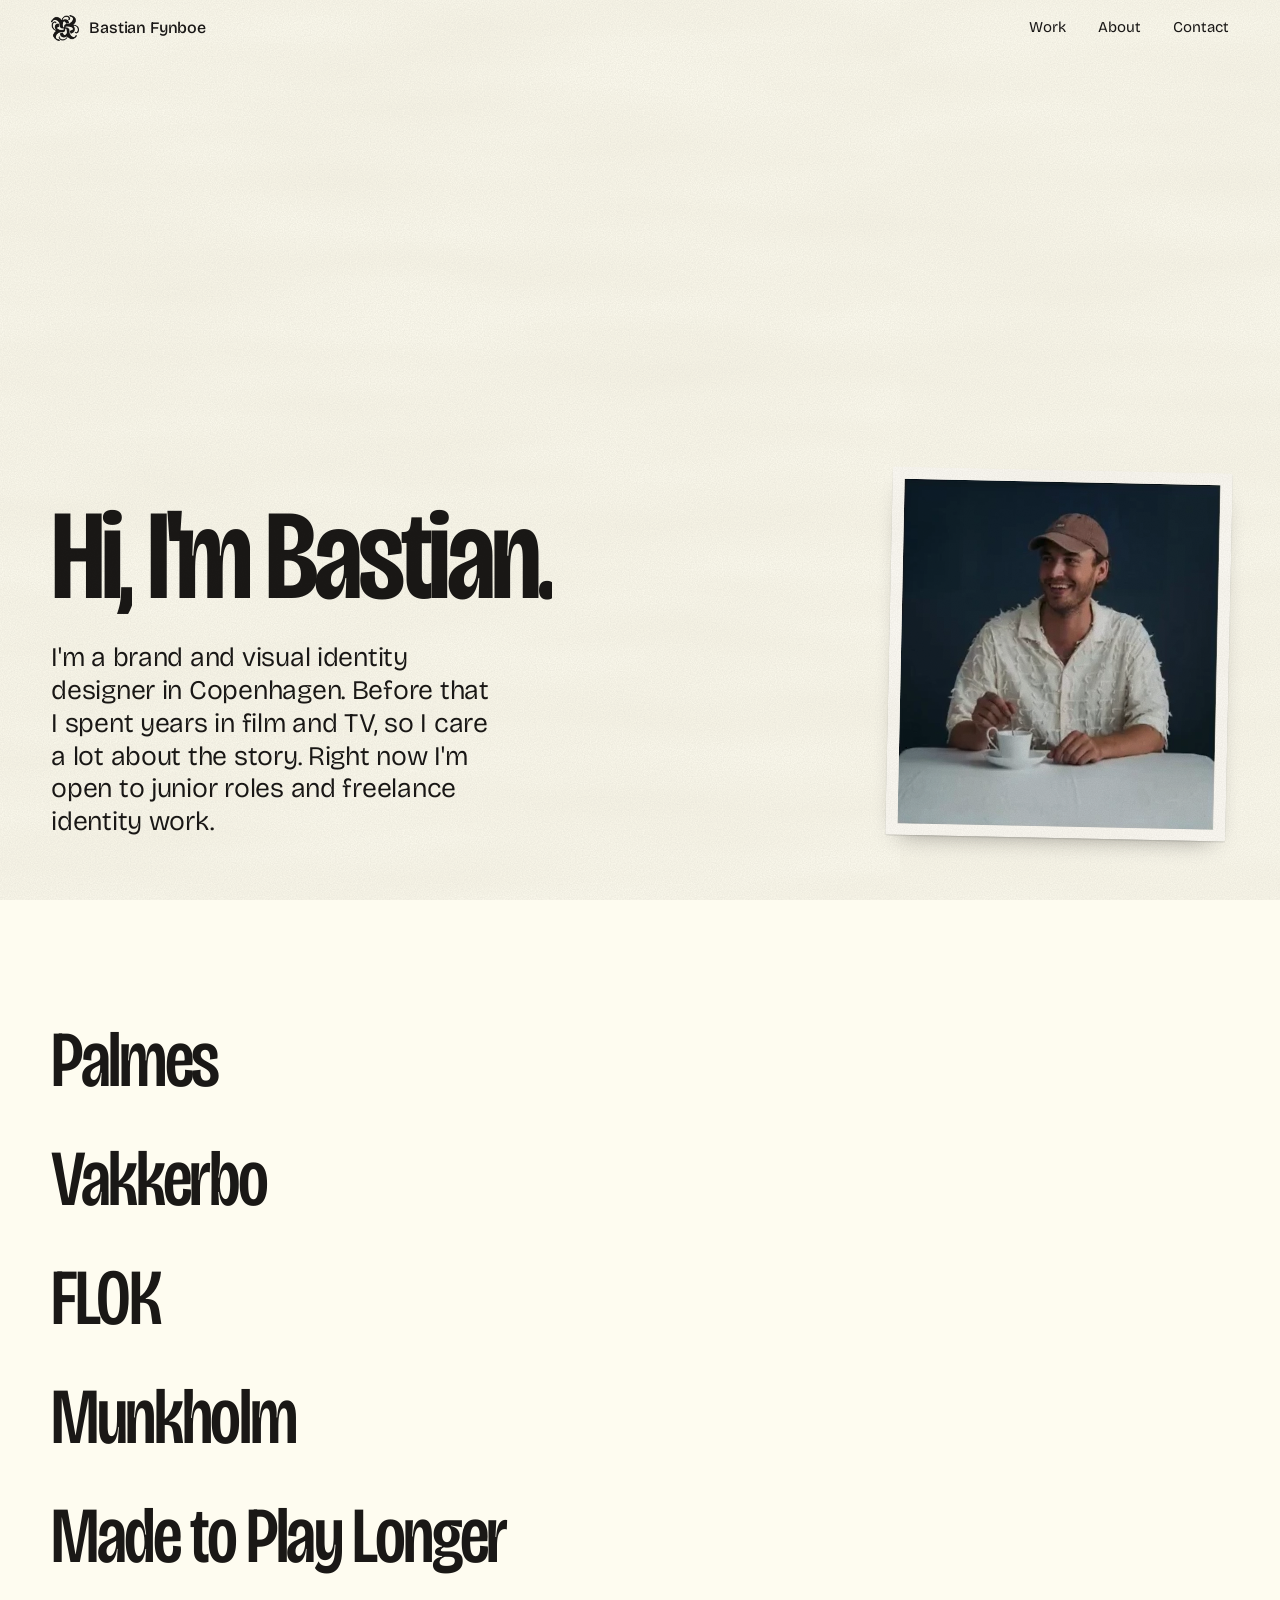
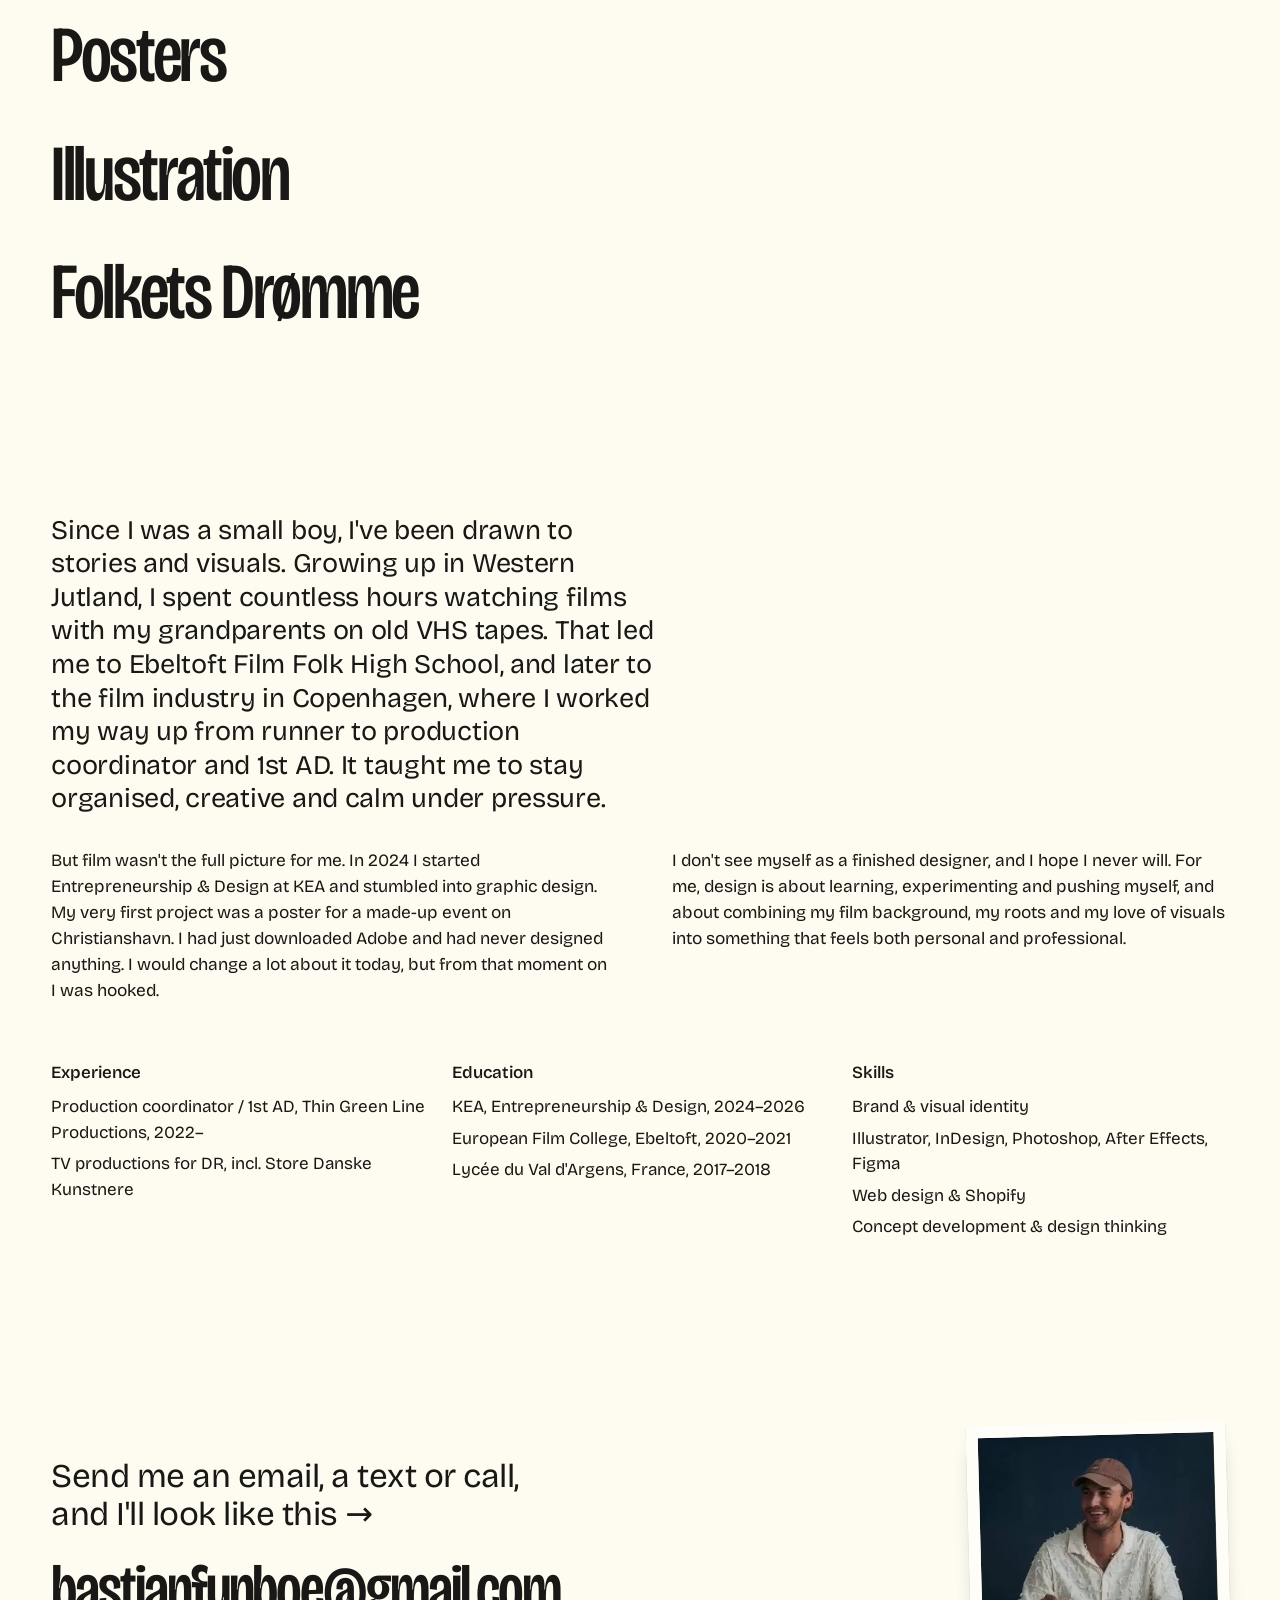
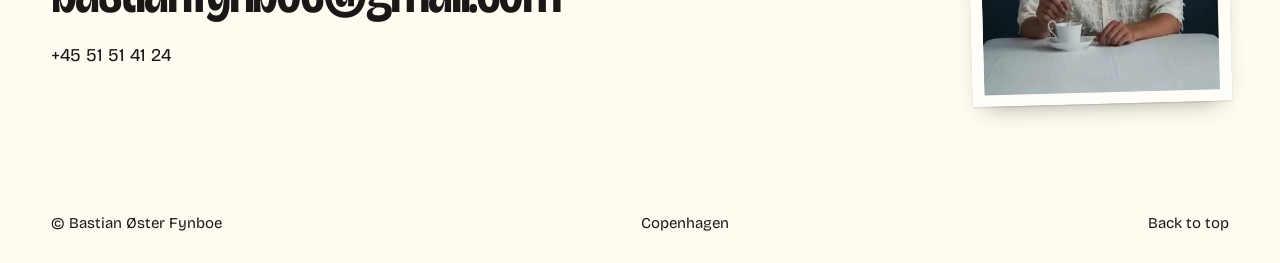
==== commit ce8c5715: "push" ====
--- a/index.html
+++ b/index.html
@@ -12,7 +12,7 @@
 <link rel="canonical" href="https://bastianfynboe.xyz/">
 <link rel="icon" href="/favicon.png" type="image/png">
 <link rel="preload" href="/assets/fonts/bricolage-latin.woff2" as="font" type="font/woff2" crossorigin>
-<link rel="stylesheet" href="/assets/site.css?v=35c1aeb2">
+<link rel="stylesheet" href="/assets/site.css?v=29137ac2">
 <script>document.documentElement.classList.add('js')</script>
 </head>
 <body class="home">
@@ -33,10 +33,9 @@
 <section class="hero intro-seq">
   <div class="hero-text">
     <h1 class="hello"><span class="w"><span style="--i:0">Hi,</span></span> <span class="w"><span style="--i:1">I'm</span></span> <span class="w"><span style="--i:2">Bastian.</span></span></h1>
-    <p class="hero-lead">I'm a brand and visual identity designer in Copenhagen. Before that I spent years in film and TV, so I care a lot about the story.</p>
+    <p class="hero-lead">I'm a brand and visual identity designer in Copenhagen. Before that I spent years in film and TV, so I care a lot about the story. Right now I'm open to junior roles and freelance identity work.</p>
   </div>
   <div class="hero-face"><img class="face-photo" src="/assets/img/portrait-photo.webp" width="359" height="391" alt="Bastian Fynboe"></div>
-  <div class="facts"><div class="fact"><span class="label">Now</span><span>Open to junior roles and freelance identity work</span></div><div class="fact"><span class="label">Education</span><span>KEA, Entrepreneurship &amp; Design, 2024–2026</span></div><div class="fact"><span class="label">Before</span><span>Production coordinator in Danish film &amp; TV</span></div></div>
 </section>
 
 <section class="work" id="work">
@@ -46,64 +45,48 @@
       <a class="row" href="/work/palmes/" data-preview="/assets/img/pa-postcards-1000.webp" data-ratio="1.2500">
         <span class="row-thumb"><img class="" src="/assets/img/pa-postcards-2000.webp" srcset="/assets/img/pa-postcards-1000.webp 1000w, /assets/img/pa-postcards-2000.webp 2000w" sizes="(max-width: 800px) 100vw, 200px" width="2000" height="1600" alt="" decoding="async" loading="lazy"></span>
         <span class="row-title" style="view-transition-name: t-palmes">Palmes</span>
-        <span class="row-kind">Illustration, print, motion</span>
-        <span class="row-year">2026</span>
       </a>
     </li>
     <li>
       <a class="row" href="/work/vakkerbo/" data-preview="/assets/img/vk-cover-1000.webp" data-ratio="1.8972">
         <span class="row-thumb"><img class="" src="/assets/img/vk-cover-2000.webp" srcset="/assets/img/vk-cover-1000.webp 1000w, /assets/img/vk-cover-2000.webp 2000w" sizes="(max-width: 800px) 100vw, 200px" width="1920" height="1012" alt="" decoding="async" loading="lazy"></span>
         <span class="row-title" style="view-transition-name: t-vakkerbo">Vakkerbo</span>
-        <span class="row-kind">Visual identity, website, photography</span>
-        <span class="row-year">2026</span>
       </a>
     </li>
     <li>
       <a class="row" href="/work/flok/" data-preview="/assets/img/flok-cover-1000.webp" data-ratio="1.3333">
         <span class="row-thumb"><img class="" src="/assets/img/flok-cover-2000.webp" srcset="/assets/img/flok-cover-1000.webp 1000w, /assets/img/flok-cover-2000.webp 2000w" sizes="(max-width: 800px) 100vw, 200px" width="2000" height="1500" alt="" decoding="async" loading="lazy"></span>
         <span class="row-title" style="view-transition-name: t-flok">FLOK</span>
-        <span class="row-kind">Branding, concept development</span>
-        <span class="row-year">2024</span>
       </a>
     </li>
     <li>
       <a class="row" href="/work/munkholm/" data-preview="/assets/img/mh-cover-1000.webp" data-ratio="1.5004">
         <span class="row-thumb"><img class="" src="/assets/img/mh-cover-2000.webp" srcset="/assets/img/mh-cover-1000.webp 1000w, /assets/img/mh-cover-2000.webp 2000w" sizes="(max-width: 800px) 100vw, 200px" width="2000" height="1333" alt="" decoding="async" loading="lazy"></span>
         <span class="row-title" style="view-transition-name: t-munkholm">Munkholm</span>
-        <span class="row-kind">Visual identity, packaging</span>
-        <span class="row-year">2025</span>
       </a>
     </li>
     <li>
       <a class="row" href="/work/made-to-play-longer/" data-preview="/assets/img/mtpl-tags-1000.webp" data-ratio="1.0000">
         <span class="row-thumb"><img class="" src="/assets/img/mtpl-tags-2000.webp" srcset="/assets/img/mtpl-tags-1000.webp 1000w, /assets/img/mtpl-tags-2000.webp 2000w" sizes="(max-width: 800px) 100vw, 200px" width="2000" height="2000" alt="" decoding="async" loading="lazy"></span>
         <span class="row-title" style="view-transition-name: t-madetoplaylonger">Made to Play Longer</span>
-        <span class="row-kind">Brand strategy, visual direction</span>
-        <span class="row-year">2026</span>
       </a>
     </li>
     <li>
       <a class="row" href="/work/posters/" data-preview="/assets/img/po-festen-1000.webp" data-ratio="0.7087">
         <span class="row-thumb"><img class="" src="/assets/img/po-festen-2000.webp" srcset="/assets/img/po-festen-1000.webp 1000w, /assets/img/po-festen-2000.webp 2000w" sizes="(max-width: 800px) 100vw, 200px" width="2000" height="2822" alt="" decoding="async" loading="lazy"></span>
         <span class="row-title" style="view-transition-name: t-posters">Posters</span>
-        <span class="row-kind">Posters, typography</span>
-        <span class="row-year">2024–2026</span>
       </a>
     </li>
     <li>
       <a class="row" href="/work/illustration/" data-preview="/assets/img/il-seal-1000.webp" data-ratio="1.0000">
         <span class="row-thumb"><img class="" src="/assets/img/il-seal-2000.webp" srcset="/assets/img/il-seal-1000.webp 1000w, /assets/img/il-seal-2000.webp 2000w" sizes="(max-width: 800px) 100vw, 200px" width="2000" height="2000" alt="" decoding="async" loading="lazy"></span>
         <span class="row-title" style="view-transition-name: t-illustration">Illustration</span>
-        <span class="row-kind">Illustration, motion</span>
-        <span class="row-year">2024–2026</span>
       </a>
     </li>
     <li>
       <a class="row" href="/work/folkets-droemme/" data-preview="/assets/img/fd-tree-1000.webp" data-ratio="1.2747">
         <span class="row-thumb"><img class="" src="/assets/img/fd-tree-2000.webp" srcset="/assets/img/fd-tree-1000.webp 1000w, /assets/img/fd-tree-2000.webp 2000w" sizes="(max-width: 800px) 100vw, 200px" width="2000" height="1569" alt="" decoding="async" loading="lazy"></span>
         <span class="row-title" style="view-transition-name: t-folketsdroemme">Folkets Drømme</span>
-        <span class="row-kind">Concept, installation design</span>
-        <span class="row-year">2025</span>
       </a>
     </li>
   </ol>
@@ -129,6 +112,6 @@
   <a href="#main">Back to top</a>
 </footer>
 <div class="preview" aria-hidden="true"></div>
-<script src="/assets/site.js?v=82cbf9b1" defer></script>
+<script src="/assets/site.js?v=221a076b" defer></script>
 </body>
 </html>
--- a/assets/site.css
+++ b/assets/site.css
@@ -48,9 +48,8 @@
 
 .label {
   display: block;
-  font-size: 12px; line-height: 1.4; font-weight: 500;
-  letter-spacing: .02em;
-  color: var(--mute);
+  font-size: inherit; line-height: inherit; font-weight: 550;
+  color: var(--ink);
 }
 .num { font-variant-numeric: tabular-nums; }
 
@@ -123,13 +122,12 @@
 
 /* Work index */
 .work { padding-top: clamp(64px, 12vh, 140px); }
-.index { border-top: 1px solid var(--ink); }
 .index { list-style: none; margin: 0; padding: 0; }
-.index li { border-bottom: 1px solid var(--line); }
+.index li { }
 .row {
   position: relative;
   display: grid;
-  grid-template-columns: minmax(0, 1fr) auto 9ch;
+  grid-template-columns: minmax(0, 1fr);
   align-items: center;
   column-gap: clamp(12px, 2vw, 28px);
   padding: clamp(14px, 2.2vh, 22px) 0;
@@ -168,15 +166,16 @@
 /* About */
 .about {
   display: grid; grid-template-columns: 1fr 1fr; gap: 0 clamp(24px, 5vw, 80px);
-  margin-top: clamp(120px, 18vh, 200px); padding-top: 28px; border-top: 1px solid var(--ink);
-}
-.about > .label { grid-column: 1 / -1; padding-bottom: 12px; margin-bottom: 28px; border-bottom: 1px solid var(--ink); }
+  margin-top: clamp(120px, 18vh, 200px);
+}
+.about > .label { grid-column: 1 / -1; margin-bottom: 28px; }
 .about-body { grid-column: 1 / -1; columns: 2; column-gap: clamp(24px, 5vw, 80px); position: relative; z-index: 1; }
 .about-body p { margin: 0 0 1em; font-size: clamp(17px, 1.35vw, 20px); line-height: 1.5; break-inside: avoid; }
 .about-body p:first-child { font-size: clamp(22px, 2.1vw, 30px); line-height: 1.25; font-weight: 400; letter-spacing: -.01em; column-span: all; max-width: 34ch; margin-bottom: 1.2em; }
 .about-ring { right: 4%; top: 22%; width: min(26vw, 340px); opacity: .55; }
-.about-lists { grid-column: 1 / -1; display: grid; grid-template-columns: repeat(3, 1fr); gap: 24px; margin-top: 40px; padding-top: 16px; border-top: 1px solid var(--line); position: relative; z-index: 1; }
-.about-list ul { list-style: none; margin: 8px 0 0; padding: 0; font-size: 15px; }
+.about-lists { grid-column: 1 / -1; display: grid; grid-template-columns: repeat(3, 1fr); gap: 24px; margin-top: 56px; position: relative; z-index: 1; }
+.about-list { font-size: 17px; line-height: 1.5; }
+.about-list ul { list-style: none; margin: 6px 0 0; padding: 0; }
 .about-list li { padding: 3px 0; }
 
 /* Contact */
@@ -206,8 +205,8 @@
 /* Footer */
 .foot {
   display: flex; gap: 24px; justify-content: space-between; flex-wrap: wrap;
-  margin: 0 var(--pad); padding: 18px 0 28px; border-top: 1px solid var(--line);
-  font-size: 14px; color: var(--mute);
+  margin: 0 var(--pad); padding: 18px 0 28px;
+  font-size: 15px; color: var(--ink);
 }
 
 /* Case pages */
@@ -225,9 +224,8 @@
 }
 .case-lead { max-width: 30ch; margin: 28px 0 0; font-size: clamp(21px, 2.2vw, 32px); line-height: 1.22; font-weight: 350; letter-spacing: -.01em; }
 .case-meta {
-  display: grid; grid-template-columns: repeat(4, 1fr); gap: 24px;
-  margin-top: clamp(36px, 6vh, 64px); padding-top: 16px; border-top: 1px solid var(--ink);
-  font-size: 15px;
+  margin-top: clamp(28px, 4vh, 44px);
+  font-size: 17px; line-height: 1.6;
 }
 .case-meta > div { display: flex; flex-direction: column; gap: 4px; }
 .case-cover { margin: 0 calc(var(--pad) * -1); }
@@ -239,7 +237,7 @@
   margin: 0 0 clamp(72px, 12vh, 140px);
 }
 .text-block p { margin: 0; max-width: 52ch; font-size: clamp(17px, 1.3vw, 20px); line-height: 1.55; }
-.text-block .label { padding-top: 5px; font-size: 14px; color: var(--ink); }
+.text-block .label { font-size: clamp(17px, 1.3vw, 20px); line-height: 1.55; }
 
 .fig { margin: 0 0 clamp(48px, 8vh, 104px); }
 .row-fig { display: flex; gap: clamp(8px, 1.4vw, 20px); align-items: flex-start; }
@@ -248,9 +246,9 @@
 .fig--solo .row-fig { max-width: 720px; margin: 0 auto; }
 .fig--solo.tall .row-fig { max-width: 420px; }
 .fig--solo figcaption { text-align: center; margin-left: auto; margin-right: auto; }
-figcaption { margin-top: 10px; font-size: 14px; color: var(--mute); max-width: 60ch; }
-
-.next { display: block; margin-top: clamp(40px, 8vh, 96px); padding-top: 18px; border-top: 1px solid var(--ink); }
+figcaption { margin-top: 12px; font-size: 15px; color: #4d4740; max-width: 60ch; }
+
+.next { display: block; margin-top: clamp(40px, 8vh, 96px); }
 .next-title {
   position: relative; display: inline-block; margin-top: 8px;
   font-size: clamp(44px, 8vw, 132px); line-height: .95; font-weight: 600;
@@ -307,11 +305,10 @@
   .hero-face { justify-self: start; width: min(80%, 340px); margin: 32px 0 0; }
   .hero-dots { width: 90vw; top: 30%; right: -20%; }
   .hero-flower { width: 52vw; bottom: auto; top: 6%; left: auto; right: -14%; opacity: .5; }
-  .facts, .about-lists, .case-meta { grid-template-columns: 1fr; gap: 16px; }
-  .row { grid-template-columns: minmax(0, 1fr) auto; row-gap: 6px; }
+  .about-lists { grid-template-columns: 1fr; gap: 24px; }
+  .row { grid-template-columns: minmax(0, 1fr); row-gap: 6px; }
   .row-title { grid-column: 1; grid-row: 1; }
-  .row-kind { grid-column: 1; grid-row: 2; }
-  .row-year { grid-column: 2; grid-row: 1; }
+  .row-thumb { grid-row: 2; }
   .row-thumb { display: block; grid-column: 1 / -1; grid-row: 3; margin-top: 10px; }
   .row-thumb img { width: 100%; height: auto; }
   .about { grid-template-columns: 1fr; }
@@ -325,7 +322,7 @@
 }
 
 
-/* ==== ANALOG LAYER — paper grain, images as prints, stop-motion timing ==== */
+/* ==== ANALOG LAYER — paper grain and images as prints ==== */
 /* Remove this whole block to go back to the clean digital look. */
 
 /* 1. Paper grain over everything */
@@ -352,18 +349,3 @@
 .contact-face .face-photo { rotate: -1.5deg; }
 .preview { background-color: #fffdf7; background-origin: content-box; padding: 12px; box-sizing: content-box; }
 
-/* 3. Stop-motion timing instead of smooth digital easing */
-.hello .w > span { animation-timing-function: steps(5, end); }
-.intro-seq .hero-lead, .intro-seq .case-title, .intro-seq .case-lead { animation-timing-function: steps(4, end); }
-.js .reveal-img .row-fig, .js .reveal-img > img { transition: clip-path .9s steps(6, end); }
-.js .reveal-img img, .js .reveal-img video { transition: transform .9s steps(6, end); }
-@keyframes boil {
-  0%   { translate: 0 0;      }
-  33%  { translate: .4px -.3px; }
-  66%  { translate: -.3px .3px; }
-}
-.brand-mark { animation: boil .5s steps(1) infinite; }
-
-@media (prefers-reduced-motion: reduce) {
-  .brand-mark { animation: none; }
-}
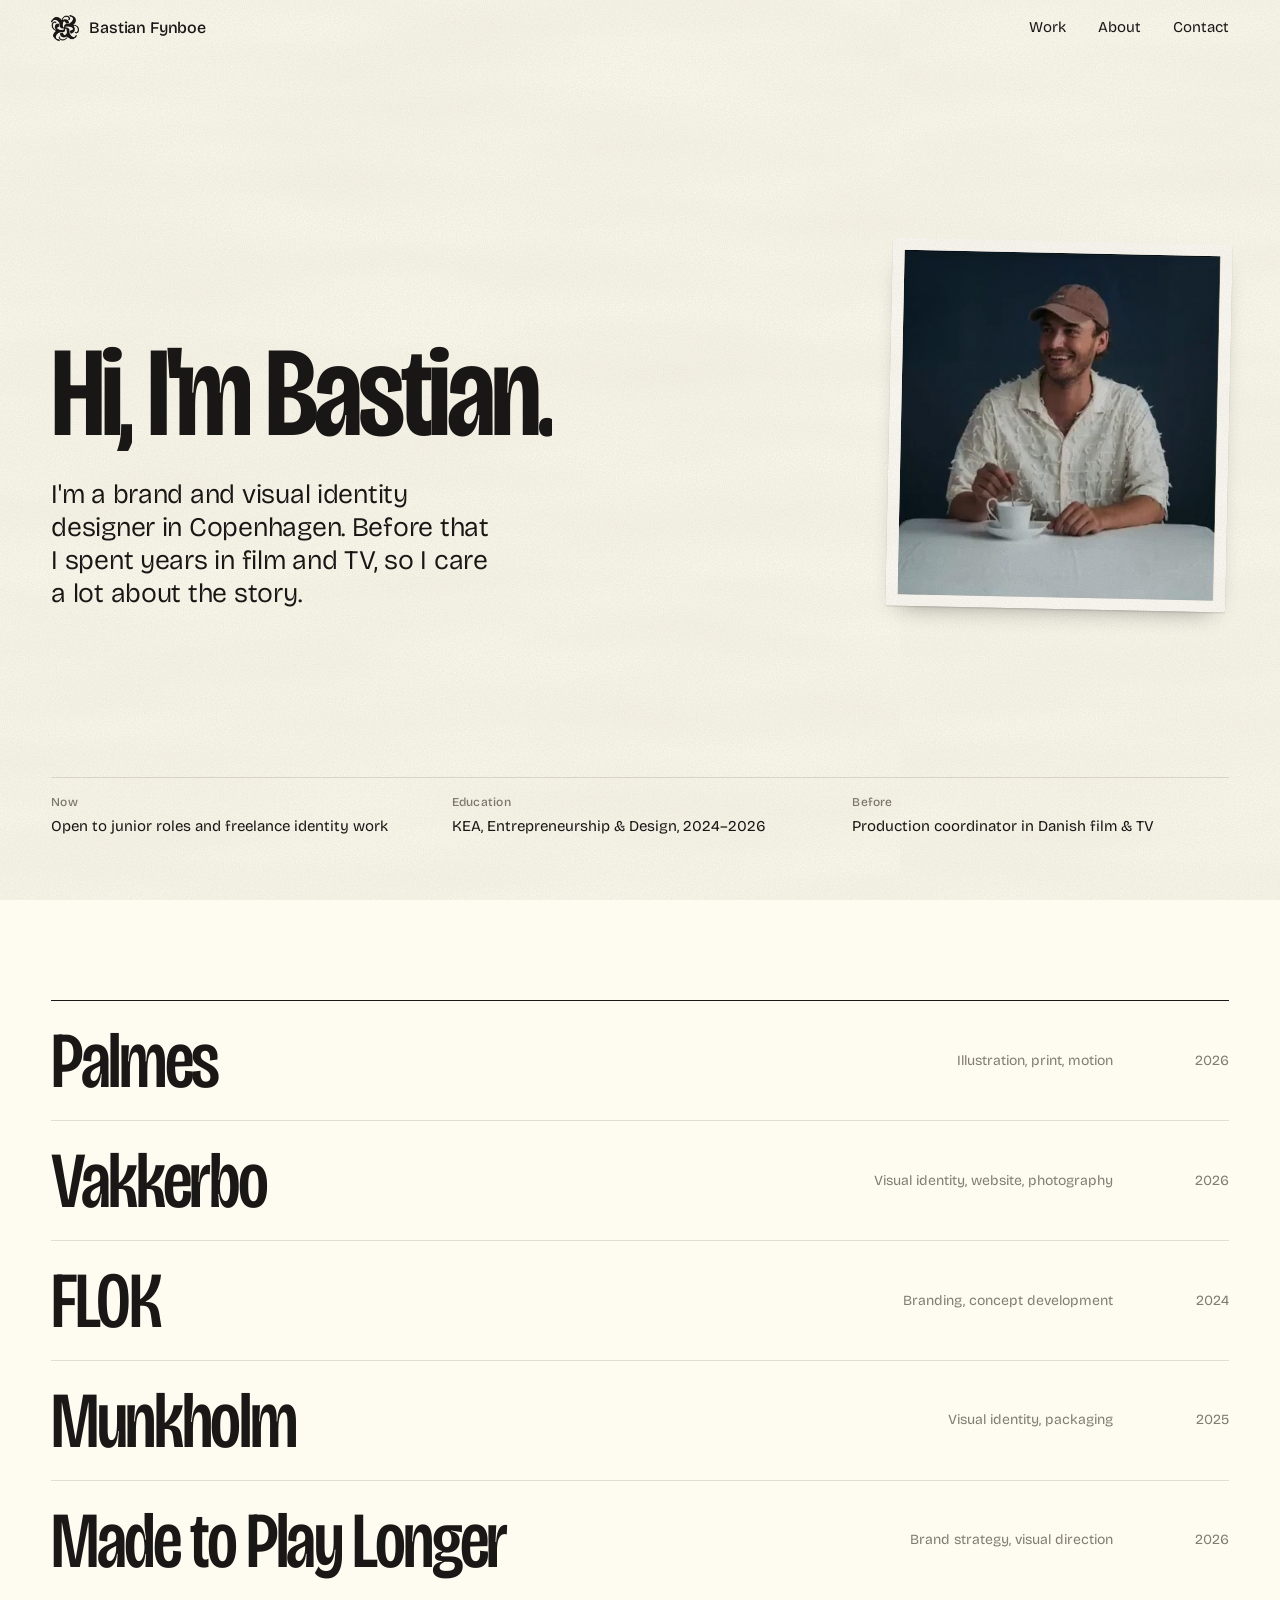
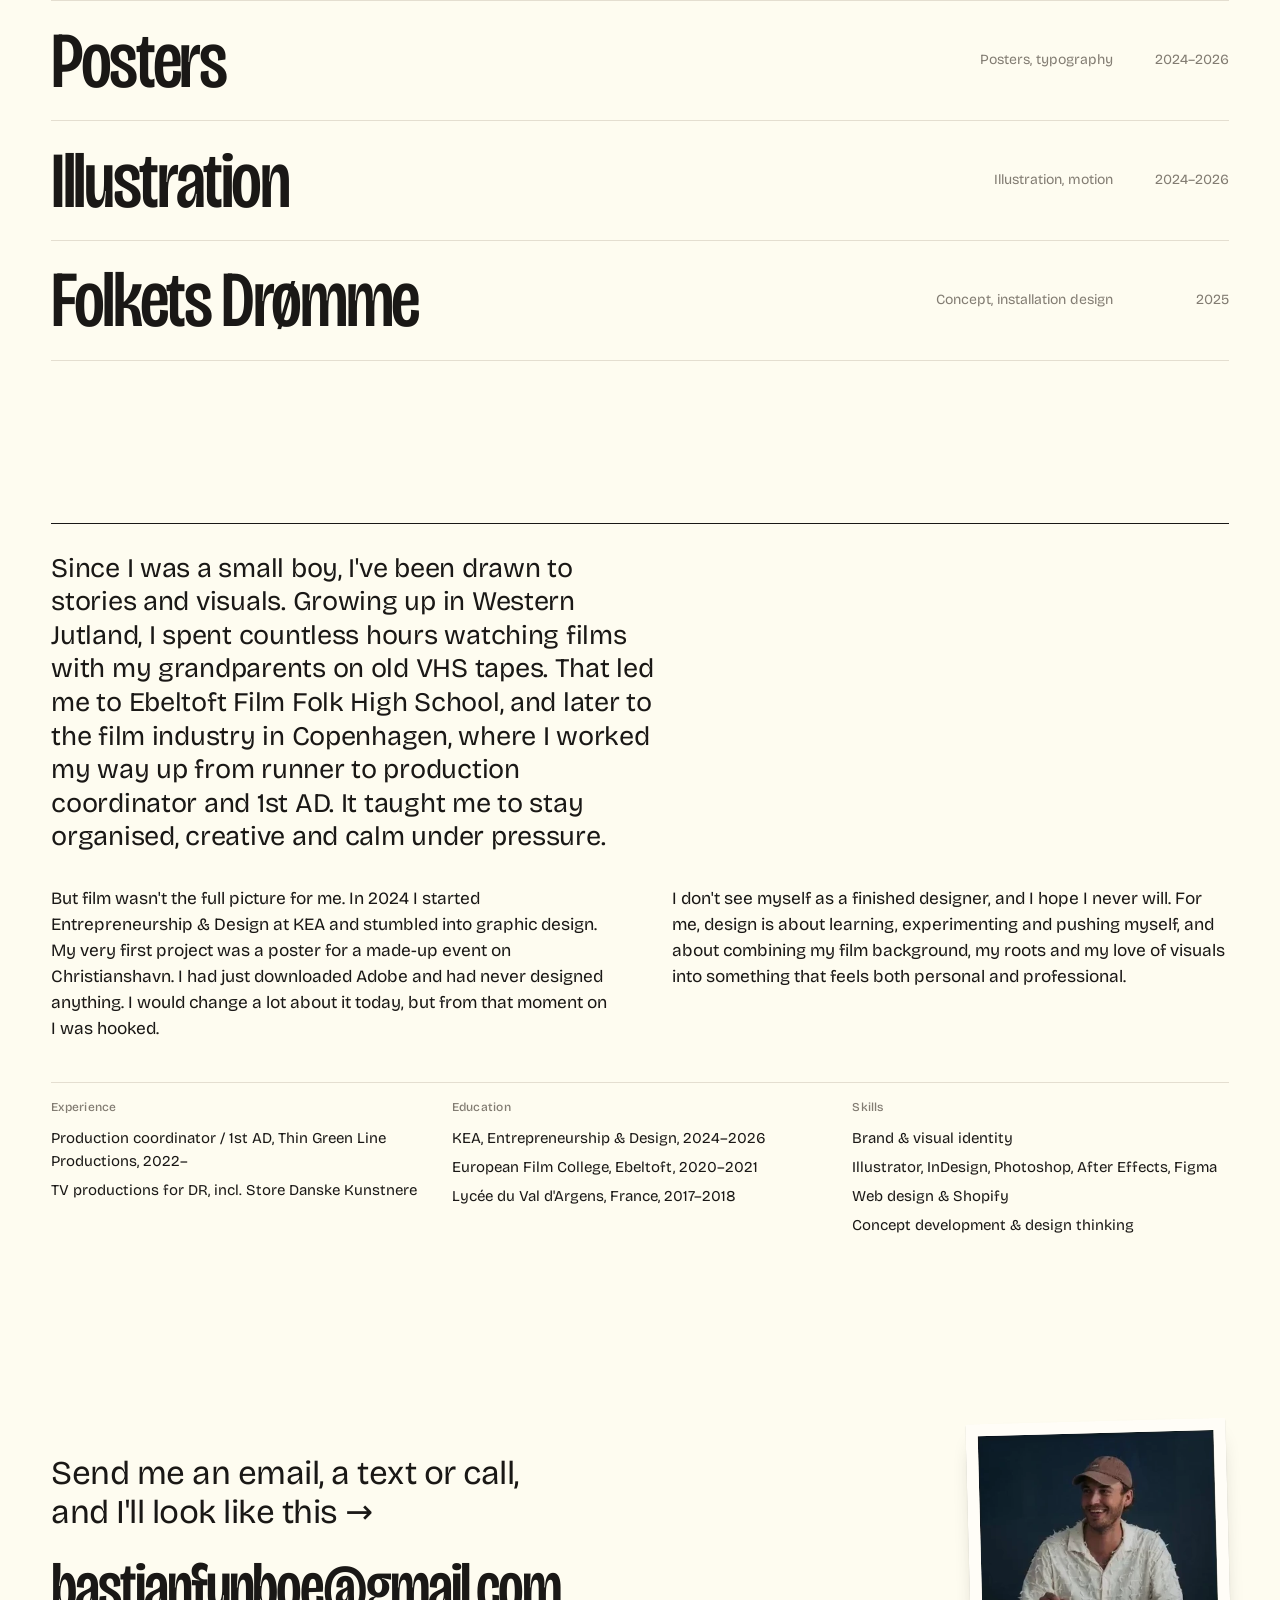
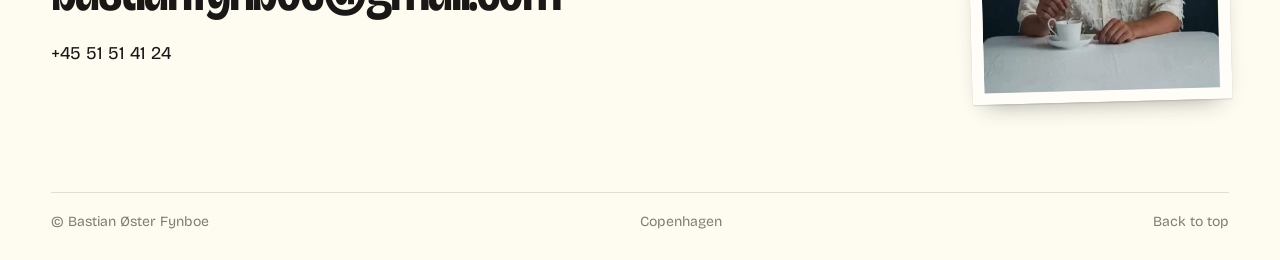
==== commit 307b1c6f: "commit" ====
--- a/index.html
+++ b/index.html
@@ -12,7 +12,7 @@
 <link rel="canonical" href="https://bastianfynboe.xyz/">
 <link rel="icon" href="/favicon.png" type="image/png">
 <link rel="preload" href="/assets/fonts/bricolage-latin.woff2" as="font" type="font/woff2" crossorigin>
-<link rel="stylesheet" href="/assets/site.css?v=29137ac2">
+<link rel="stylesheet" href="/assets/site.css?v=540df30d">
 <script>document.documentElement.classList.add('js')</script>
 </head>
 <body class="home">
@@ -33,9 +33,10 @@
 <section class="hero intro-seq">
   <div class="hero-text">
     <h1 class="hello"><span class="w"><span style="--i:0">Hi,</span></span> <span class="w"><span style="--i:1">I'm</span></span> <span class="w"><span style="--i:2">Bastian.</span></span></h1>
-    <p class="hero-lead">I'm a brand and visual identity designer in Copenhagen. Before that I spent years in film and TV, so I care a lot about the story. Right now I'm open to junior roles and freelance identity work.</p>
+    <p class="hero-lead">I'm a brand and visual identity designer in Copenhagen. Before that I spent years in film and TV, so I care a lot about the story.</p>
   </div>
   <div class="hero-face"><img class="face-photo" src="/assets/img/portrait-photo.webp" width="359" height="391" alt="Bastian Fynboe"></div>
+  <div class="facts"><div class="fact"><span class="label">Now</span><span>Open to junior roles and freelance identity work</span></div><div class="fact"><span class="label">Education</span><span>KEA, Entrepreneurship &amp; Design, 2024–2026</span></div><div class="fact"><span class="label">Before</span><span>Production coordinator in Danish film &amp; TV</span></div></div>
 </section>
 
 <section class="work" id="work">
@@ -45,48 +46,64 @@
       <a class="row" href="/work/palmes/" data-preview="/assets/img/pa-postcards-1000.webp" data-ratio="1.2500">
         <span class="row-thumb"><img class="" src="/assets/img/pa-postcards-2000.webp" srcset="/assets/img/pa-postcards-1000.webp 1000w, /assets/img/pa-postcards-2000.webp 2000w" sizes="(max-width: 800px) 100vw, 200px" width="2000" height="1600" alt="" decoding="async" loading="lazy"></span>
         <span class="row-title" style="view-transition-name: t-palmes">Palmes</span>
+        <span class="row-kind">Illustration, print, motion</span>
+        <span class="row-year">2026</span>
       </a>
     </li>
     <li>
       <a class="row" href="/work/vakkerbo/" data-preview="/assets/img/vk-cover-1000.webp" data-ratio="1.8972">
         <span class="row-thumb"><img class="" src="/assets/img/vk-cover-2000.webp" srcset="/assets/img/vk-cover-1000.webp 1000w, /assets/img/vk-cover-2000.webp 2000w" sizes="(max-width: 800px) 100vw, 200px" width="1920" height="1012" alt="" decoding="async" loading="lazy"></span>
         <span class="row-title" style="view-transition-name: t-vakkerbo">Vakkerbo</span>
+        <span class="row-kind">Visual identity, website, photography</span>
+        <span class="row-year">2026</span>
       </a>
     </li>
     <li>
       <a class="row" href="/work/flok/" data-preview="/assets/img/flok-cover-1000.webp" data-ratio="1.3333">
         <span class="row-thumb"><img class="" src="/assets/img/flok-cover-2000.webp" srcset="/assets/img/flok-cover-1000.webp 1000w, /assets/img/flok-cover-2000.webp 2000w" sizes="(max-width: 800px) 100vw, 200px" width="2000" height="1500" alt="" decoding="async" loading="lazy"></span>
         <span class="row-title" style="view-transition-name: t-flok">FLOK</span>
+        <span class="row-kind">Branding, concept development</span>
+        <span class="row-year">2024</span>
       </a>
     </li>
     <li>
       <a class="row" href="/work/munkholm/" data-preview="/assets/img/mh-cover-1000.webp" data-ratio="1.5004">
         <span class="row-thumb"><img class="" src="/assets/img/mh-cover-2000.webp" srcset="/assets/img/mh-cover-1000.webp 1000w, /assets/img/mh-cover-2000.webp 2000w" sizes="(max-width: 800px) 100vw, 200px" width="2000" height="1333" alt="" decoding="async" loading="lazy"></span>
         <span class="row-title" style="view-transition-name: t-munkholm">Munkholm</span>
+        <span class="row-kind">Visual identity, packaging</span>
+        <span class="row-year">2025</span>
       </a>
     </li>
     <li>
       <a class="row" href="/work/made-to-play-longer/" data-preview="/assets/img/mtpl-tags-1000.webp" data-ratio="1.0000">
         <span class="row-thumb"><img class="" src="/assets/img/mtpl-tags-2000.webp" srcset="/assets/img/mtpl-tags-1000.webp 1000w, /assets/img/mtpl-tags-2000.webp 2000w" sizes="(max-width: 800px) 100vw, 200px" width="2000" height="2000" alt="" decoding="async" loading="lazy"></span>
         <span class="row-title" style="view-transition-name: t-madetoplaylonger">Made to Play Longer</span>
+        <span class="row-kind">Brand strategy, visual direction</span>
+        <span class="row-year">2026</span>
       </a>
     </li>
     <li>
       <a class="row" href="/work/posters/" data-preview="/assets/img/po-festen-1000.webp" data-ratio="0.7087">
         <span class="row-thumb"><img class="" src="/assets/img/po-festen-2000.webp" srcset="/assets/img/po-festen-1000.webp 1000w, /assets/img/po-festen-2000.webp 2000w" sizes="(max-width: 800px) 100vw, 200px" width="2000" height="2822" alt="" decoding="async" loading="lazy"></span>
         <span class="row-title" style="view-transition-name: t-posters">Posters</span>
+        <span class="row-kind">Posters, typography</span>
+        <span class="row-year">2024–2026</span>
       </a>
     </li>
     <li>
       <a class="row" href="/work/illustration/" data-preview="/assets/img/il-seal-1000.webp" data-ratio="1.0000">
         <span class="row-thumb"><img class="" src="/assets/img/il-seal-2000.webp" srcset="/assets/img/il-seal-1000.webp 1000w, /assets/img/il-seal-2000.webp 2000w" sizes="(max-width: 800px) 100vw, 200px" width="2000" height="2000" alt="" decoding="async" loading="lazy"></span>
         <span class="row-title" style="view-transition-name: t-illustration">Illustration</span>
+        <span class="row-kind">Illustration, motion</span>
+        <span class="row-year">2024–2026</span>
       </a>
     </li>
     <li>
       <a class="row" href="/work/folkets-droemme/" data-preview="/assets/img/fd-tree-1000.webp" data-ratio="1.2747">
         <span class="row-thumb"><img class="" src="/assets/img/fd-tree-2000.webp" srcset="/assets/img/fd-tree-1000.webp 1000w, /assets/img/fd-tree-2000.webp 2000w" sizes="(max-width: 800px) 100vw, 200px" width="2000" height="1569" alt="" decoding="async" loading="lazy"></span>
         <span class="row-title" style="view-transition-name: t-folketsdroemme">Folkets Drømme</span>
+        <span class="row-kind">Concept, installation design</span>
+        <span class="row-year">2025</span>
       </a>
     </li>
   </ol>
--- a/assets/site.css
+++ b/assets/site.css
@@ -48,8 +48,9 @@
 
 .label {
   display: block;
-  font-size: inherit; line-height: inherit; font-weight: 550;
-  color: var(--ink);
+  font-size: 12px; line-height: 1.4; font-weight: 500;
+  letter-spacing: .02em;
+  color: var(--mute);
 }
 .num { font-variant-numeric: tabular-nums; }
 
@@ -122,12 +123,13 @@
 
 /* Work index */
 .work { padding-top: clamp(64px, 12vh, 140px); }
+.index { border-top: 1px solid var(--ink); }
 .index { list-style: none; margin: 0; padding: 0; }
-.index li { }
+.index li { border-bottom: 1px solid var(--line); }
 .row {
   position: relative;
   display: grid;
-  grid-template-columns: minmax(0, 1fr);
+  grid-template-columns: minmax(0, 1fr) auto 9ch;
   align-items: center;
   column-gap: clamp(12px, 2vw, 28px);
   padding: clamp(14px, 2.2vh, 22px) 0;
@@ -166,16 +168,15 @@
 /* About */
 .about {
   display: grid; grid-template-columns: 1fr 1fr; gap: 0 clamp(24px, 5vw, 80px);
-  margin-top: clamp(120px, 18vh, 200px);
-}
-.about > .label { grid-column: 1 / -1; margin-bottom: 28px; }
+  margin-top: clamp(120px, 18vh, 200px); padding-top: 28px; border-top: 1px solid var(--ink);
+}
+.about > .label { grid-column: 1 / -1; padding-bottom: 12px; margin-bottom: 28px; border-bottom: 1px solid var(--ink); }
 .about-body { grid-column: 1 / -1; columns: 2; column-gap: clamp(24px, 5vw, 80px); position: relative; z-index: 1; }
 .about-body p { margin: 0 0 1em; font-size: clamp(17px, 1.35vw, 20px); line-height: 1.5; break-inside: avoid; }
 .about-body p:first-child { font-size: clamp(22px, 2.1vw, 30px); line-height: 1.25; font-weight: 400; letter-spacing: -.01em; column-span: all; max-width: 34ch; margin-bottom: 1.2em; }
 .about-ring { right: 4%; top: 22%; width: min(26vw, 340px); opacity: .55; }
-.about-lists { grid-column: 1 / -1; display: grid; grid-template-columns: repeat(3, 1fr); gap: 24px; margin-top: 56px; position: relative; z-index: 1; }
-.about-list { font-size: 17px; line-height: 1.5; }
-.about-list ul { list-style: none; margin: 6px 0 0; padding: 0; }
+.about-lists { grid-column: 1 / -1; display: grid; grid-template-columns: repeat(3, 1fr); gap: 24px; margin-top: 40px; padding-top: 16px; border-top: 1px solid var(--line); position: relative; z-index: 1; }
+.about-list ul { list-style: none; margin: 8px 0 0; padding: 0; font-size: 15px; }
 .about-list li { padding: 3px 0; }
 
 /* Contact */
@@ -205,8 +206,8 @@
 /* Footer */
 .foot {
   display: flex; gap: 24px; justify-content: space-between; flex-wrap: wrap;
-  margin: 0 var(--pad); padding: 18px 0 28px;
-  font-size: 15px; color: var(--ink);
+  margin: 0 var(--pad); padding: 18px 0 28px; border-top: 1px solid var(--line);
+  font-size: 14px; color: var(--mute);
 }
 
 /* Case pages */
@@ -224,8 +225,9 @@
 }
 .case-lead { max-width: 30ch; margin: 28px 0 0; font-size: clamp(21px, 2.2vw, 32px); line-height: 1.22; font-weight: 350; letter-spacing: -.01em; }
 .case-meta {
-  margin-top: clamp(28px, 4vh, 44px);
-  font-size: 17px; line-height: 1.6;
+  display: grid; grid-template-columns: repeat(4, 1fr); gap: 24px;
+  margin-top: clamp(36px, 6vh, 64px); padding-top: 16px; border-top: 1px solid var(--ink);
+  font-size: 15px;
 }
 .case-meta > div { display: flex; flex-direction: column; gap: 4px; }
 .case-cover { margin: 0 calc(var(--pad) * -1); }
@@ -237,7 +239,7 @@
   margin: 0 0 clamp(72px, 12vh, 140px);
 }
 .text-block p { margin: 0; max-width: 52ch; font-size: clamp(17px, 1.3vw, 20px); line-height: 1.55; }
-.text-block .label { font-size: clamp(17px, 1.3vw, 20px); line-height: 1.55; }
+.text-block .label { padding-top: 5px; font-size: 14px; color: var(--ink); }
 
 .fig { margin: 0 0 clamp(48px, 8vh, 104px); }
 .row-fig { display: flex; gap: clamp(8px, 1.4vw, 20px); align-items: flex-start; }
@@ -246,9 +248,9 @@
 .fig--solo .row-fig { max-width: 720px; margin: 0 auto; }
 .fig--solo.tall .row-fig { max-width: 420px; }
 .fig--solo figcaption { text-align: center; margin-left: auto; margin-right: auto; }
-figcaption { margin-top: 12px; font-size: 15px; color: #4d4740; max-width: 60ch; }
-
-.next { display: block; margin-top: clamp(40px, 8vh, 96px); }
+figcaption { margin-top: 10px; font-size: 14px; color: var(--mute); max-width: 60ch; }
+
+.next { display: block; margin-top: clamp(40px, 8vh, 96px); padding-top: 18px; border-top: 1px solid var(--ink); }
 .next-title {
   position: relative; display: inline-block; margin-top: 8px;
   font-size: clamp(44px, 8vw, 132px); line-height: .95; font-weight: 600;
@@ -305,10 +307,11 @@
   .hero-face { justify-self: start; width: min(80%, 340px); margin: 32px 0 0; }
   .hero-dots { width: 90vw; top: 30%; right: -20%; }
   .hero-flower { width: 52vw; bottom: auto; top: 6%; left: auto; right: -14%; opacity: .5; }
-  .about-lists { grid-template-columns: 1fr; gap: 24px; }
-  .row { grid-template-columns: minmax(0, 1fr); row-gap: 6px; }
+  .facts, .about-lists, .case-meta { grid-template-columns: 1fr; gap: 16px; }
+  .row { grid-template-columns: minmax(0, 1fr) auto; row-gap: 6px; }
   .row-title { grid-column: 1; grid-row: 1; }
-  .row-thumb { grid-row: 2; }
+  .row-kind { grid-column: 1; grid-row: 2; }
+  .row-year { grid-column: 2; grid-row: 1; }
   .row-thumb { display: block; grid-column: 1 / -1; grid-row: 3; margin-top: 10px; }
   .row-thumb img { width: 100%; height: auto; }
   .about { grid-template-columns: 1fr; }
@@ -348,4 +351,3 @@
 .hero-face .face-photo { rotate: 1.2deg; }
 .contact-face .face-photo { rotate: -1.5deg; }
 .preview { background-color: #fffdf7; background-origin: content-box; padding: 12px; box-sizing: content-box; }
-
